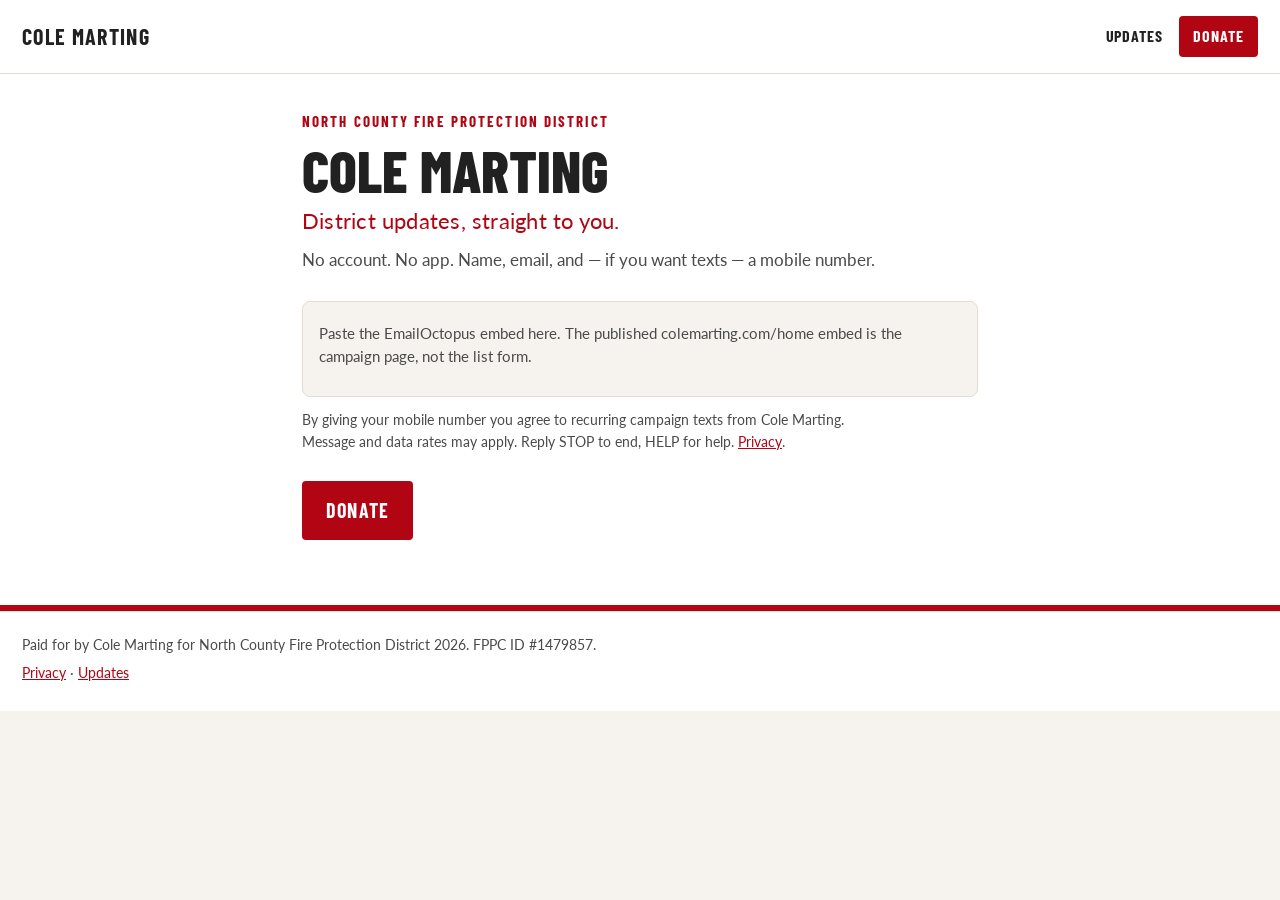
==== index.html @ 31432cf8 "Match colemarting.com/home type and color system." ====
<!DOCTYPE html>
<html lang="en">
<head>
  <meta charset="utf-8">
  <meta name="viewport" content="width=device-width, initial-scale=1">
  <title>Cole Marting — North County Fire Protection District</title>
  <meta name="description" content="Updates from Cole Marting, North County Fire Protection District.">
  <link rel="preconnect" href="https://fonts.googleapis.com">
  <link rel="preconnect" href="https://fonts.gstatic.com" crossorigin>
  <link href="https://fonts.googleapis.com/css2?family=Barlow+Condensed:wght@600;700;800&family=Lato:wght@300;400;700&display=swap" rel="stylesheet">
  <link rel="stylesheet" href="styles.css">
</head>
<body>
  <header class="bar">
    <a class="wordmark" href="index.html">Cole Marting</a>
    <nav>
      <a href="updates.html">Updates</a>
      <a class="nav-donate" href="https://secure.winred.com/cole-marting-for-north-county-fire-protection-district-2026/donate-today">Donate</a>
    </nav>
  </header>

  <main>
    <section class="hero">
      <div class="hero-inner">
        <p class="eyebrow">North County Fire Protection District</p>
        <h1>Cole Marting<em>District updates, straight to you.</em></h1>
        <p class="lede">No account. No app. Name, email, and — if you want texts — a mobile number.</p>

        <div class="form-slot" id="join">
          <!-- EmailOctopus embed was not on the published homepage. Paste the form snippet here. -->
          <p class="form-note">Paste the EmailOctopus embed here. The published colemarting.com/home embed is the campaign page, not the list form.</p>
        </div>
        <p class="consent">By giving your mobile number you agree to recurring campaign texts from Cole Marting. Message and data rates may apply. Reply STOP to end, HELP for help. <a href="privacy.html">Privacy</a>.</p>

        <p class="donate"><a class="btn" href="https://secure.winred.com/cole-marting-for-north-county-fire-protection-district-2026/donate-today">Donate</a></p>
      </div>
    </section>
  </main>

  <footer>
    <p>Paid for by Cole Marting for North County Fire Protection District 2026. FPPC ID #1479857.</p>
    <p><a href="privacy.html">Privacy</a> · <a href="updates.html">Updates</a></p>
  </footer>
</body>
</html>
---- styles.css ----
:root {
  color-scheme: light;
  --ink: #212121;
  --ink-soft: #4a4a4a;
  --paper: #f6f3ee;
  --panel: #ffffff;
  --line: #e4ddd4;
  --red: #b10513;
  --red-deep: #860410;
  --display: "Barlow Condensed", "Arial Narrow", "Helvetica Neue", Arial, sans-serif;
  --body: "Lato", -apple-system, "Segoe UI", Roboto, Arial, sans-serif;
}

* { box-sizing: border-box; }

html, body {
  margin: 0;
  background: var(--paper);
  color: var(--ink);
  font-family: var(--body);
  font-size: 17px;
  line-height: 1.55;
}

a { color: var(--red); }
a:focus-visible, .btn:focus-visible { outline: 3px solid var(--red); outline-offset: 3px; }

.bar {
  display: flex;
  align-items: center;
  justify-content: space-between;
  gap: 16px;
  padding: 16px 22px;
  background: var(--panel);
  border-bottom: 1px solid var(--line);
}

.wordmark {
  color: var(--ink);
  text-decoration: none;
  font-family: var(--display);
  font-weight: 700;
  font-size: 22px;
  letter-spacing: 0.06em;
  text-transform: uppercase;
}

nav { display: flex; gap: 16px; align-items: center; }
nav a {
  color: var(--ink);
  text-decoration: none;
  font-family: var(--display);
  font-weight: 700;
  letter-spacing: 0.06em;
  text-transform: uppercase;
  font-size: 16px;
}
nav a[aria-current="page"] { color: var(--red); }

.nav-donate {
  color: #fff !important;
  background: var(--red);
  padding: 8px 14px;
  border-radius: 4px;
}
.nav-donate:hover { background: var(--red-deep); }

.hero, .page {
  max-width: 720px;
  margin: 0 auto;
  padding: 40px 22px 64px;
}

.hero {
  background: var(--panel);
  border-bottom: 6px solid var(--red);
  max-width: none;
  padding: 0;
}

.hero-inner, .page { max-width: 720px; margin: 0 auto; padding: 36px 22px 48px; }

.eyebrow {
  margin: 0 0 8px;
  font-family: var(--display);
  font-weight: 700;
  font-size: 15px;
  letter-spacing: 0.14em;
  text-transform: uppercase;
  color: var(--red);
}

h1, h2 {
  font-family: var(--display);
  line-height: 1.02;
  margin: 0 0 12px;
  text-transform: uppercase;
}

h1 { font-size: 58px; font-weight: 800; }
h1 em {
  font-style: normal;
  color: var(--red);
  display: block;
  font-size: 22px;
  line-height: 1.2;
  letter-spacing: 0.01em;
  margin-top: 8px;
  text-transform: none;
  font-family: var(--body);
  font-weight: 400;
}

h2 { font-size: 28px; font-weight: 700; }

.lede { margin: 0 0 28px; color: var(--ink-soft); font-size: 17px; max-width: 38em; }

.form-slot {
  background: var(--paper);
  border: 1px solid var(--line);
  border-radius: 8px;
  padding: 8px 16px 16px;
  margin-bottom: 12px;
}

.form-note { margin: 12px 0; color: var(--ink-soft); font-size: 15px; }

.consent { margin: 0 0 28px; color: var(--ink-soft); font-size: 14px; max-width: 42em; }

.btn {
  display: inline-flex;
  align-items: center;
  justify-content: center;
  min-height: 48px;
  font-family: var(--display);
  font-weight: 700;
  font-size: 20px;
  letter-spacing: 0.06em;
  text-transform: uppercase;
  text-decoration: none;
  padding: 14px 24px;
  border-radius: 4px;
  background: var(--red);
  color: #fff;
}
.btn:hover { background: var(--red-deep); }

.item { border-top: 1px solid var(--line); padding: 22px 0; }
.item h2 { margin: 0 0 6px; font-size: 26px; }
.date { margin: 0 0 6px; color: var(--ink-soft); font-size: 14px; font-family: var(--display); letter-spacing: 0.08em; text-transform: uppercase; }

footer {
  border-top: 1px solid var(--line);
  padding: 22px;
  color: var(--ink-soft);
  font-size: 14px;
  background: var(--panel);
}
footer p { margin: 0 0 6px; }

@media (max-width: 640px) {
  h1 { font-size: 40px; }
  .bar { align-items: flex-start; }
}
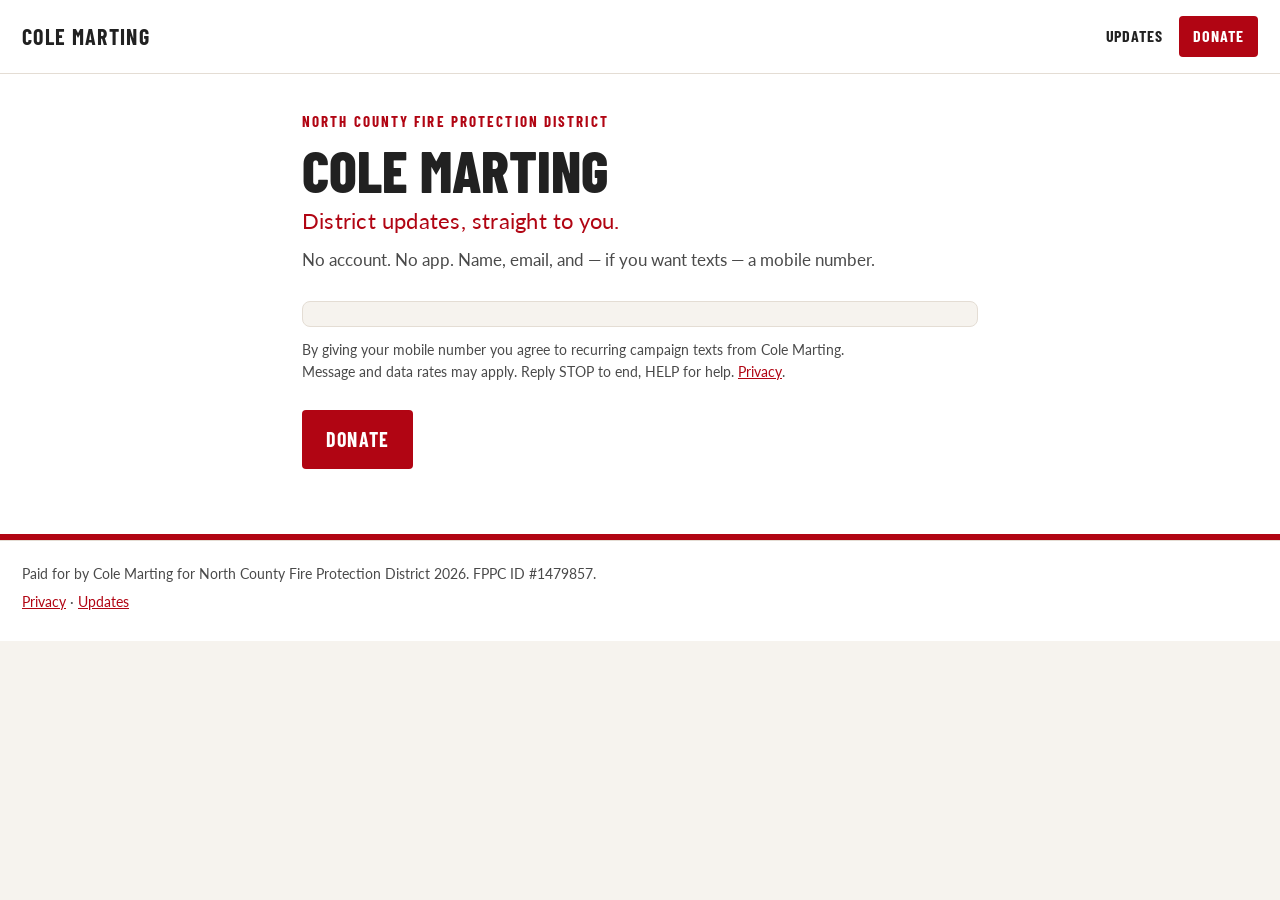
==== commit 6bb4842b: "Add EmailOctopus signup embed to the homepage." ====
--- a/index.html
+++ b/index.html
@@ -27,8 +27,7 @@
         <p class="lede">No account. No app. Name, email, and — if you want texts — a mobile number.</p>
 
         <div class="form-slot" id="join">
-          <!-- EmailOctopus embed was not on the published homepage. Paste the form snippet here. -->
-          <p class="form-note">Paste the EmailOctopus embed here. The published colemarting.com/home embed is the campaign page, not the list form.</p>
+          <script async src="https://eomail5.com/form/350bb96e-bde6-11f1-ae1f-fb1fa2bef3a6.js" data-form="350bb96e-bde6-11f1-ae1f-fb1fa2bef3a6"></script>
         </div>
         <p class="consent">By giving your mobile number you agree to recurring campaign texts from Cole Marting. Message and data rates may apply. Reply STOP to end, HELP for help. <a href="privacy.html">Privacy</a>.</p>
 
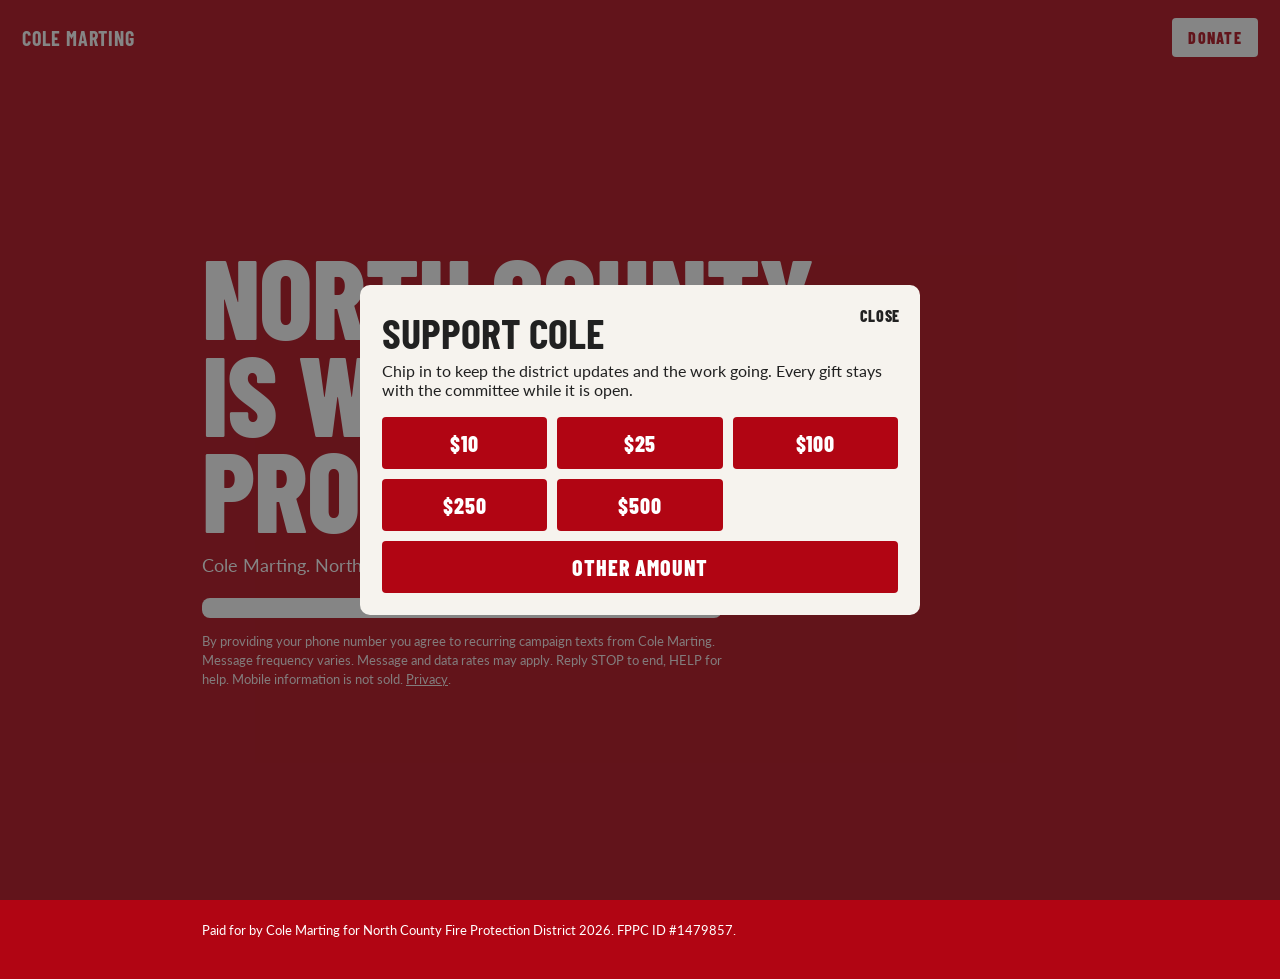
==== commit 094aa924: "Single-page donate gate and join form, modeled on the incumbency layout." ====
--- a/index.html
+++ b/index.html
@@ -3,42 +3,50 @@
 <head>
   <meta charset="utf-8">
   <meta name="viewport" content="width=device-width, initial-scale=1">
-  <title>Cole Marting — North County Fire Protection District</title>
-  <meta name="description" content="Updates from Cole Marting, North County Fire Protection District.">
+  <title>Cole Marting for North County Fire Protection District</title>
   <link rel="preconnect" href="https://fonts.googleapis.com">
   <link rel="preconnect" href="https://fonts.gstatic.com" crossorigin>
-  <link href="https://fonts.googleapis.com/css2?family=Barlow+Condensed:wght@600;700;800&family=Lato:wght@300;400;700&display=swap" rel="stylesheet">
+  <link href="https://fonts.googleapis.com/css2?family=Barlow+Condensed:wght@600;700;800&family=Lato:wght@400;700&display=swap" rel="stylesheet">
   <link rel="stylesheet" href="styles.css">
 </head>
 <body>
-  <header class="bar">
-    <a class="wordmark" href="index.html">Cole Marting</a>
-    <nav>
-      <a href="updates.html">Updates</a>
-      <a class="nav-donate" href="https://secure.winred.com/cole-marting-for-north-county-fire-protection-district-2026/donate-today">Donate</a>
-    </nav>
+  <div class="gate" id="gate" role="dialog" aria-label="Donate">
+    <div class="card">
+      <button class="close" type="button" id="close">Close</button>
+      <h2>Support Cole</h2>
+      <p>Chip in to keep the district updates and the work going. Every gift stays with the committee while it is open.</p>
+      <div class="amounts">
+        <a href="https://secure.winred.com/cole-marting-for-north-county-fire-protection-district-2026/donate-today?amount=10">$10</a>
+        <a href="https://secure.winred.com/cole-marting-for-north-county-fire-protection-district-2026/donate-today?amount=25">$25</a>
+        <a href="https://secure.winred.com/cole-marting-for-north-county-fire-protection-district-2026/donate-today?amount=100">$100</a>
+        <a href="https://secure.winred.com/cole-marting-for-north-county-fire-protection-district-2026/donate-today?amount=250">$250</a>
+        <a href="https://secure.winred.com/cole-marting-for-north-county-fire-protection-district-2026/donate-today?amount=500">$500</a>
+        <a class="other" href="https://secure.winred.com/cole-marting-for-north-county-fire-protection-district-2026/donate-today">Other amount</a>
+      </div>
+    </div>
+  </div>
+
+  <header class="top">
+    <a class="brand" href="index.html">Cole Marting</a>
+    <a class="donate-nav" href="https://secure.winred.com/cole-marting-for-north-county-fire-protection-district-2026/donate-today">Donate</a>
   </header>
 
-  <main>
-    <section class="hero">
-      <div class="hero-inner">
-        <p class="eyebrow">North County Fire Protection District</p>
-        <h1>Cole Marting<em>District updates, straight to you.</em></h1>
-        <p class="lede">No account. No app. Name, email, and — if you want texts — a mobile number.</p>
-
-        <div class="form-slot" id="join">
-          <script async src="https://eomail5.com/form/350bb96e-bde6-11f1-ae1f-fb1fa2bef3a6.js" data-form="350bb96e-bde6-11f1-ae1f-fb1fa2bef3a6"></script>
-        </div>
-        <p class="consent">By giving your mobile number you agree to recurring campaign texts from Cole Marting. Message and data rates may apply. Reply STOP to end, HELP for help. <a href="privacy.html">Privacy</a>.</p>
-
-        <p class="donate"><a class="btn" href="https://secure.winred.com/cole-marting-for-north-county-fire-protection-district-2026/donate-today">Donate</a></p>
-      </div>
-    </section>
+  <main class="stage">
+    <h1>North County<br>is worth<br>protecting</h1>
+    <p class="sub">Cole Marting. North County Fire Protection District. Get the updates.</p>
+    <div class="form-slot" id="join">
+      <script async src="https://eomail5.com/form/350bb96e-bde6-11f1-ae1f-fb1fa2bef3a6.js" data-form="350bb96e-bde6-11f1-ae1f-fb1fa2bef3a6"></script>
+    </div>
+    <p class="consent">By providing your phone number you agree to recurring campaign texts from Cole Marting. Message frequency varies. Message and data rates may apply. Reply STOP to end, HELP for help. Mobile information is not sold. <a href="privacy.html">Privacy</a>.</p>
   </main>
 
   <footer>
     <p>Paid for by Cole Marting for North County Fire Protection District 2026. FPPC ID #1479857.</p>
-    <p><a href="privacy.html">Privacy</a> · <a href="updates.html">Updates</a></p>
   </footer>
+  <script>
+    document.getElementById('close').addEventListener('click', function () {
+      document.getElementById('gate').hidden = true;
+    });
+  </script>
 </body>
 </html>
--- a/styles.css
+++ b/styles.css
@@ -1,164 +1,137 @@
 :root {
-  color-scheme: light;
-  --ink: #212121;
-  --ink-soft: #4a4a4a;
-  --paper: #f6f3ee;
-  --panel: #ffffff;
-  --line: #e4ddd4;
   --red: #b10513;
   --red-deep: #860410;
-  --display: "Barlow Condensed", "Arial Narrow", "Helvetica Neue", Arial, sans-serif;
-  --body: "Lato", -apple-system, "Segoe UI", Roboto, Arial, sans-serif;
+  --ink: #212121;
+  --paper: #f6f3ee;
+  --white: #fff;
 }
-
 * { box-sizing: border-box; }
-
-html, body {
-  margin: 0;
+html, body { margin: 0; min-height: 100%; }
+body {
+  background: var(--red);
+  color: var(--white);
+  font-family: Lato, Helvetica, Arial, sans-serif;
+}
+a { color: inherit; }
+.top {
+  display: flex;
+  justify-content: space-between;
+  align-items: center;
+  padding: 18px 22px;
+}
+.brand {
+  font-family: "Barlow Condensed", "Arial Narrow", sans-serif;
+  font-weight: 700;
+  letter-spacing: 0.04em;
+  text-transform: uppercase;
+  text-decoration: none;
+  font-size: 20px;
+}
+.donate-nav {
+  background: var(--white);
+  color: var(--red);
+  text-decoration: none;
+  font-family: "Barlow Condensed", sans-serif;
+  font-weight: 800;
+  letter-spacing: 0.08em;
+  text-transform: uppercase;
+  padding: 10px 16px;
+  border-radius: 4px;
+}
+.stage {
+  min-height: calc(100vh - 74px);
+  display: grid;
+  align-content: center;
+  padding: 24px 22px 64px;
+  max-width: 920px;
+  margin: 0 auto;
+}
+h1 {
+  margin: 0 0 18px;
+  font-family: "Barlow Condensed", "Arial Narrow", sans-serif;
+  font-weight: 800;
+  font-size: clamp(56px, 12vw, 112px);
+  line-height: 0.86;
+  letter-spacing: -0.01em;
+  text-transform: uppercase;
+}
+.sub { max-width: 34em; font-size: 18px; margin: 0 0 22px; }
+.form-slot {
+  background: var(--white);
+  color: var(--ink);
+  border-radius: 8px;
+  padding: 8px 16px 12px;
+  max-width: 520px;
+}
+.consent {
+  max-width: 40em;
+  font-size: 13px;
+  line-height: 1.45;
+  opacity: 0.92;
+  margin: 14px 0 0;
+}
+.consent a { text-decoration: underline; }
+footer {
+  padding: 8px 22px 28px;
+  font-size: 13px;
+  max-width: 920px;
+  margin: 0 auto;
+}
+footer a { text-decoration: underline; }
+.gate {
+  position: fixed;
+  inset: 0;
+  background: rgba(33, 33, 33, 0.55);
+  display: grid;
+  place-items: center;
+  padding: 18px;
+  z-index: 5;
+}
+.gate[hidden] { display: none; }
+.card {
   background: var(--paper);
   color: var(--ink);
-  font-family: var(--body);
-  font-size: 17px;
-  line-height: 1.55;
+  width: min(560px, 100%);
+  border-radius: 10px;
+  padding: 28px 22px 22px;
+  position: relative;
 }
-
-a { color: var(--red); }
-a:focus-visible, .btn:focus-visible { outline: 3px solid var(--red); outline-offset: 3px; }
-
-.bar {
-  display: flex;
-  align-items: center;
-  justify-content: space-between;
-  gap: 16px;
-  padding: 16px 22px;
-  background: var(--panel);
-  border-bottom: 1px solid var(--line);
-}
-
-.wordmark {
-  color: var(--ink);
-  text-decoration: none;
-  font-family: var(--display);
-  font-weight: 700;
-  font-size: 22px;
-  letter-spacing: 0.06em;
+.card h2 {
+  margin: 0 0 8px;
+  font-family: "Barlow Condensed", sans-serif;
+  font-size: 42px;
+  line-height: 0.95;
   text-transform: uppercase;
 }
-
-nav { display: flex; gap: 16px; align-items: center; }
-nav a {
+.card p { margin: 0 0 18px; }
+.amounts { display: grid; grid-template-columns: repeat(3, 1fr); gap: 10px; }
+.amounts a, .close {
+  display: grid;
+  place-items: center;
+  min-height: 52px;
+  border-radius: 4px;
+  text-decoration: none;
+  font-family: "Barlow Condensed", sans-serif;
+  font-weight: 800;
+  letter-spacing: 0.04em;
+  text-transform: uppercase;
+  font-size: 22px;
+}
+.amounts a { background: var(--red); color: #fff; }
+.amounts a:hover { background: var(--red-deep); }
+.other { grid-column: 1 / -1; }
+.close {
+  position: absolute;
+  top: 12px;
+  right: 12px;
+  border: 0;
+  background: transparent;
   color: var(--ink);
-  text-decoration: none;
-  font-family: var(--display);
-  font-weight: 700;
-  letter-spacing: 0.06em;
-  text-transform: uppercase;
+  cursor: pointer;
   font-size: 16px;
+  min-height: 36px;
+  padding: 0 8px;
 }
-nav a[aria-current="page"] { color: var(--red); }
-
-.nav-donate {
-  color: #fff !important;
-  background: var(--red);
-  padding: 8px 14px;
-  border-radius: 4px;
+@media (max-width: 640px) {
+  .amounts { grid-template-columns: repeat(2, 1fr); }
 }
-.nav-donate:hover { background: var(--red-deep); }
-
-.hero, .page {
-  max-width: 720px;
-  margin: 0 auto;
-  padding: 40px 22px 64px;
-}
-
-.hero {
-  background: var(--panel);
-  border-bottom: 6px solid var(--red);
-  max-width: none;
-  padding: 0;
-}
-
-.hero-inner, .page { max-width: 720px; margin: 0 auto; padding: 36px 22px 48px; }
-
-.eyebrow {
-  margin: 0 0 8px;
-  font-family: var(--display);
-  font-weight: 700;
-  font-size: 15px;
-  letter-spacing: 0.14em;
-  text-transform: uppercase;
-  color: var(--red);
-}
-
-h1, h2 {
-  font-family: var(--display);
-  line-height: 1.02;
-  margin: 0 0 12px;
-  text-transform: uppercase;
-}
-
-h1 { font-size: 58px; font-weight: 800; }
-h1 em {
-  font-style: normal;
-  color: var(--red);
-  display: block;
-  font-size: 22px;
-  line-height: 1.2;
-  letter-spacing: 0.01em;
-  margin-top: 8px;
-  text-transform: none;
-  font-family: var(--body);
-  font-weight: 400;
-}
-
-h2 { font-size: 28px; font-weight: 700; }
-
-.lede { margin: 0 0 28px; color: var(--ink-soft); font-size: 17px; max-width: 38em; }
-
-.form-slot {
-  background: var(--paper);
-  border: 1px solid var(--line);
-  border-radius: 8px;
-  padding: 8px 16px 16px;
-  margin-bottom: 12px;
-}
-
-.form-note { margin: 12px 0; color: var(--ink-soft); font-size: 15px; }
-
-.consent { margin: 0 0 28px; color: var(--ink-soft); font-size: 14px; max-width: 42em; }
-
-.btn {
-  display: inline-flex;
-  align-items: center;
-  justify-content: center;
-  min-height: 48px;
-  font-family: var(--display);
-  font-weight: 700;
-  font-size: 20px;
-  letter-spacing: 0.06em;
-  text-transform: uppercase;
-  text-decoration: none;
-  padding: 14px 24px;
-  border-radius: 4px;
-  background: var(--red);
-  color: #fff;
-}
-.btn:hover { background: var(--red-deep); }
-
-.item { border-top: 1px solid var(--line); padding: 22px 0; }
-.item h2 { margin: 0 0 6px; font-size: 26px; }
-.date { margin: 0 0 6px; color: var(--ink-soft); font-size: 14px; font-family: var(--display); letter-spacing: 0.08em; text-transform: uppercase; }
-
-footer {
-  border-top: 1px solid var(--line);
-  padding: 22px;
-  color: var(--ink-soft);
-  font-size: 14px;
-  background: var(--panel);
-}
-footer p { margin: 0 0 6px; }
-
-@media (max-width: 640px) {
-  h1 { font-size: 40px; }
-  .bar { align-items: flex-start; }
-}
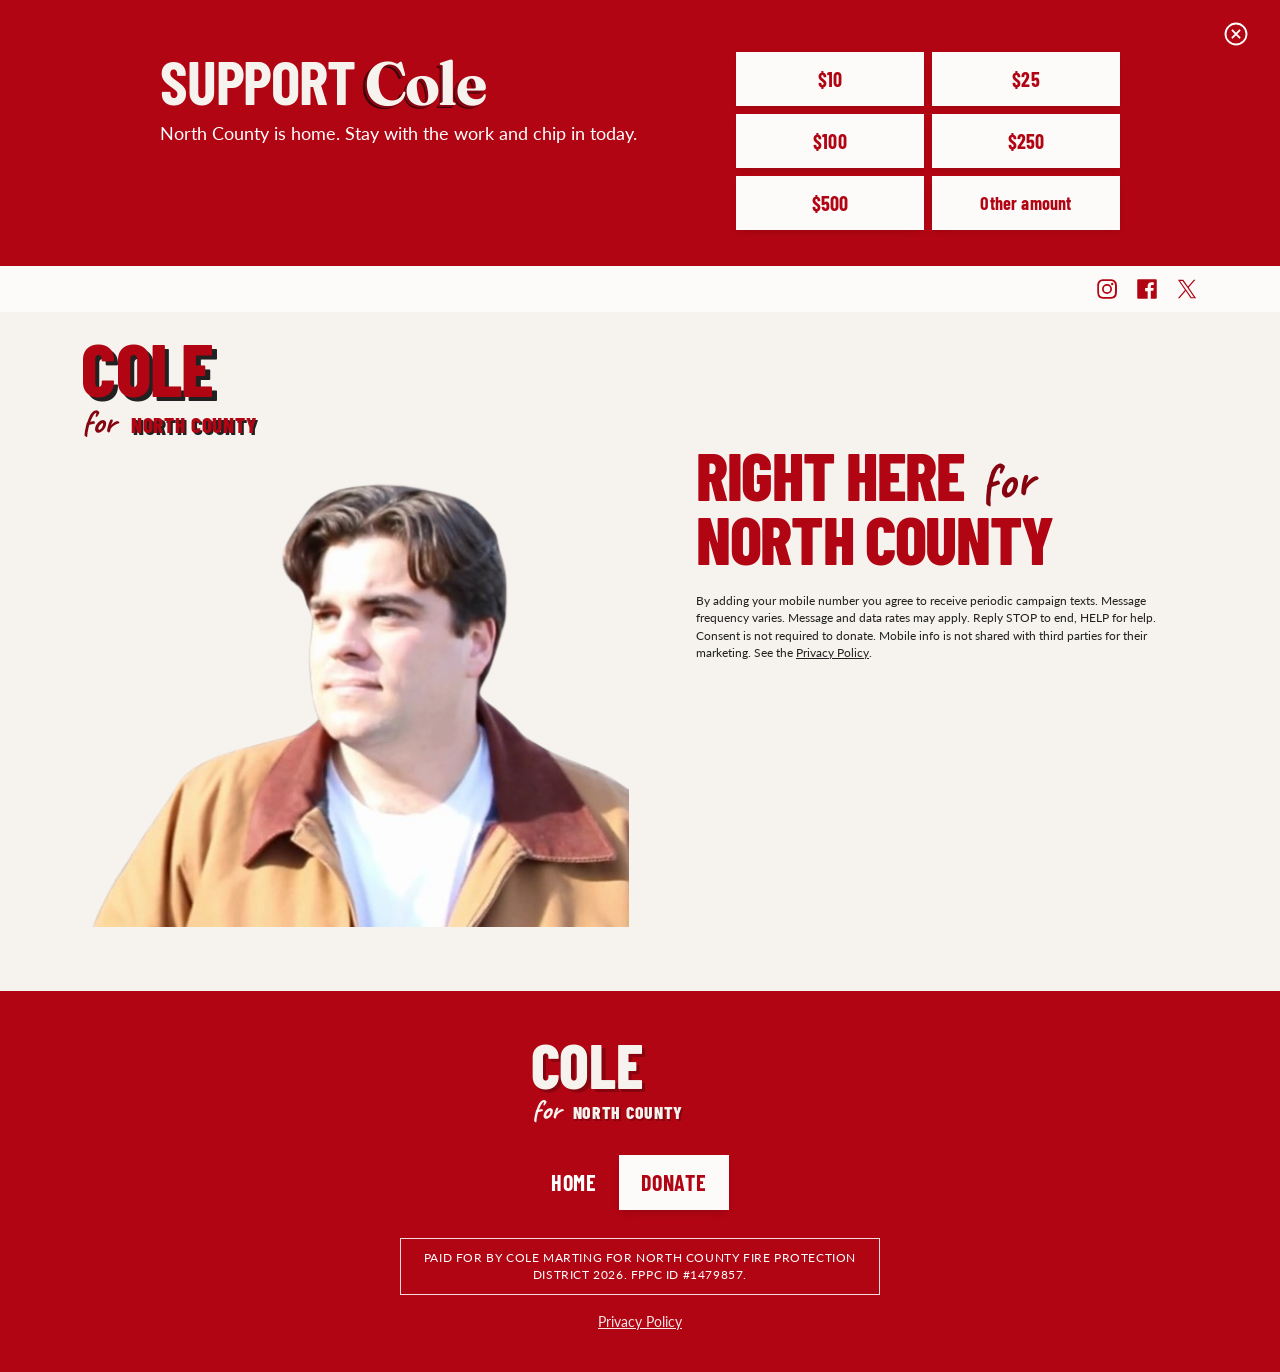
==== commit 6313d634: "Replace the one-page gate with the join-and-donate homepage." ====
--- a/index.html
+++ b/index.html
@@ -3,50 +3,105 @@
 <head>
   <meta charset="utf-8">
   <meta name="viewport" content="width=device-width, initial-scale=1">
-  <title>Cole Marting for North County Fire Protection District</title>
+  <title>Cole Marting for North County</title>
+  <meta name="description" content="Stay in touch with Cole Marting and support the work in North County.">
+  <meta name="theme-color" content="#b10513">
   <link rel="preconnect" href="https://fonts.googleapis.com">
   <link rel="preconnect" href="https://fonts.gstatic.com" crossorigin>
-  <link href="https://fonts.googleapis.com/css2?family=Barlow+Condensed:wght@600;700;800&family=Lato:wght@400;700&display=swap" rel="stylesheet">
+  <link href="https://fonts.googleapis.com/css2?family=Barlow+Condensed:wght@600;700;800&family=Caveat:wght@600;700&family=Fraunces:opsz,wght@9..144,700&family=Lato:wght@400;700&display=swap" rel="stylesheet">
   <link rel="stylesheet" href="styles.css">
 </head>
 <body>
-  <div class="gate" id="gate" role="dialog" aria-label="Donate">
-    <div class="card">
-      <button class="close" type="button" id="close">Close</button>
-      <h2>Support Cole</h2>
-      <p>Chip in to keep the district updates and the work going. Every gift stays with the committee while it is open.</p>
-      <div class="amounts">
-        <a href="https://secure.winred.com/cole-marting-for-north-county-fire-protection-district-2026/donate-today?amount=10">$10</a>
-        <a href="https://secure.winred.com/cole-marting-for-north-county-fire-protection-district-2026/donate-today?amount=25">$25</a>
-        <a href="https://secure.winred.com/cole-marting-for-north-county-fire-protection-district-2026/donate-today?amount=100">$100</a>
-        <a href="https://secure.winred.com/cole-marting-for-north-county-fire-protection-district-2026/donate-today?amount=250">$250</a>
-        <a href="https://secure.winred.com/cole-marting-for-north-county-fire-protection-district-2026/donate-today?amount=500">$500</a>
-        <a class="other" href="https://secure.winred.com/cole-marting-for-north-county-fire-protection-district-2026/donate-today">Other amount</a>
+  <div class="shell">
+    <aside class="takeover" id="takeover">
+      <div class="takeover__inner">
+        <div class="takeover__body">
+          <h2 class="takeover__hed">Support <b>Cole</b></h2>
+          <p class="takeover__dek">North County is home. Stay with the work and chip in today.</p>
+        </div>
+        <div class="takeover__cta">
+          <nav class="takeover__don" aria-label="Donation amounts">
+            <a class="takeover__btn" href="https://secure.winred.com/cole-marting-for-north-county-fire-protection-district-2026/donate-today?amount=10" target="_blank" rel="noreferrer noopener">$10</a>
+            <a class="takeover__btn" href="https://secure.winred.com/cole-marting-for-north-county-fire-protection-district-2026/donate-today?amount=25" target="_blank" rel="noreferrer noopener">$25</a>
+            <a class="takeover__btn" href="https://secure.winred.com/cole-marting-for-north-county-fire-protection-district-2026/donate-today?amount=100" target="_blank" rel="noreferrer noopener">$100</a>
+            <a class="takeover__btn" href="https://secure.winred.com/cole-marting-for-north-county-fire-protection-district-2026/donate-today?amount=250" target="_blank" rel="noreferrer noopener">$250</a>
+            <a class="takeover__btn" href="https://secure.winred.com/cole-marting-for-north-county-fire-protection-district-2026/donate-today?amount=500" target="_blank" rel="noreferrer noopener">$500</a>
+            <a class="takeover__btn takeover__btn--other" href="https://secure.winred.com/cole-marting-for-north-county-fire-protection-district-2026/donate-today" target="_blank" rel="noreferrer noopener">Other amount</a>
+          </nav>
+        </div>
       </div>
+      <button class="takeover__close" type="button" id="takeover-close">
+        <span class="sr-only">Close</span>
+        <svg viewBox="0 0 24 24" aria-hidden="true"><circle cx="12" cy="12" r="9" fill="none" stroke="currentColor" stroke-width="1.6"/><path d="M8.5 8.5l7 7M15.5 8.5l-7 7" fill="none" stroke="currentColor" stroke-width="1.6"/></svg>
+      </button>
+    </aside>
+
+    <div class="content" id="content">
+      <nav class="topbar" aria-label="Social">
+        <div class="topbar__inner container">
+          <ul class="smnav">
+            <li><a href="https://www.instagram.com/voteformarting/" target="_blank" rel="noreferrer noopener"><span class="sr-only">Instagram</span><svg viewBox="0 0 24 24" aria-hidden="true"><path d="M12 4.6c2.4 0 2.7 0 3.6.1.9 0 1.4.2 1.7.3.4.2.7.4 1 .7.3.3.5.6.7 1 .1.3.3.8.3 1.7.1.9.1 1.2.1 3.6s0 2.7-.1 3.6c0 .9-.2 1.4-.3 1.7-.2.4-.4.7-.7 1-.3.3-.6.5-1 .7-.3.1-.8.3-1.7.3-.9.1-1.2.1-3.6.1s-2.7 0-3.6-.1c-.9 0-1.4-.2-1.7-.3-.4-.2-.7-.4-1-.7-.3-.3-.5-.6-.7-1-.1-.3-.3-.8-.3-1.7C4.6 14.7 4.6 14.4 4.6 12s0-2.7.1-3.6c0-.9.2-1.4.3-1.7.2-.4.4-.7.7-1 .3-.3.6-.5 1-.7.3-.1.8-.3 1.7-.3.9-.1 1.2-.1 3.6-.1M12 3c-2.4 0-2.8 0-3.7.1-1 .1-1.6.2-2.2.4-.6.2-1.1.6-1.6 1.1-.5.5-.9 1-1.1 1.6-.2.6-.4 1.2-.4 2.2C3 9.2 3 9.6 3 12s0 2.8.1 3.7c.1 1 .2 1.6.4 2.2.2.6.6 1.1 1.1 1.6.5.5 1 .9 1.6 1.1.6.2 1.2.4 2.2.4 1 .1 1.3.1 3.7.1s2.8 0 3.7-.1c1-.1 1.6-.2 2.2-.4.6-.2 1.1-.6 1.6-1.1.5-.5.9-1 1.1-1.6.2-.6.4-1.2.4-2.2.1-1 .1-1.3.1-3.7s0-2.8-.1-3.7c-.1-1-.2-1.6-.4-2.2-.2-.6-.6-1.1-1.1-1.6-.5-.5-1-.9-1.6-1.1-.6-.2-1.2-.4-2.2-.4C14.8 3 14.4 3 12 3zm0 4.4A4.6 4.6 0 1 0 16.6 12 4.6 4.6 0 0 0 12 7.4zm0 7.6A3 3 0 1 1 15 12a3 3 0 0 1-3 3zm4.8-8.7a1.1 1.1 0 1 0 1.1 1.1 1.1 1.1 0 0 0-1.1-1.1z"/></svg></a></li>
+            <li><a href="https://www.facebook.com/people/Cole-Marting-for-North-County-Fire-Protection-District/61575979709288/" target="_blank" rel="noreferrer noopener"><span class="sr-only">Facebook</span><svg viewBox="0 0 24 24" aria-hidden="true"><path d="M20 3H4a1 1 0 0 0-1 1v16a1 1 0 0 0 1 1h8.6v-7h-2.3V11h2.3V9.3c0-2.3 1.4-3.6 3.5-3.6.9 0 1.8.1 2.1.1v2.4h-1.4c-1.1 0-1.3.5-1.3 1.3V11h2.7l-.4 2.7h-2.3V21H20a1 1 0 0 0 1-1V4a1 1 0 0 0-1-1z"/></svg></a></li>
+            <li><a href="https://x.com/cole_marting" target="_blank" rel="noreferrer noopener"><span class="sr-only">X</span><svg viewBox="0 0 24 24" aria-hidden="true"><path d="m13.6 10.7 6.2-7.3h-1.5l-5.4 6.3-4.3-6.2h-5l6.5 9.5-6.5 7.6h1.5l5.7-6.7 4.6 6.7h5l-6.8-9.9zm-2 2.4-.7-.9-5.3-7.6h2.3l4.3 6.1.7.9 5.5 7.9h-2.3l-4.5-6.4z"/></svg></a></li>
+          </ul>
+        </div>
+      </nav>
+      <header class="mainhed">
+        <div class="container">
+          <a href="index.html">
+            <svg class="wordmark" viewBox="0 0 248 100" role="img" aria-label="Cole Marting for North County">
+              <g font-family="Barlow Condensed, Arial Narrow, sans-serif" font-weight="800">
+                <text x="5" y="60" fill="#212121" font-size="70" letter-spacing="-0.5">COLE</text>
+                <text x="1" y="56" fill="#b10513" font-size="70" letter-spacing="-0.5">COLE</text>
+                <text x="50" y="92" fill="#212121" font-size="20" letter-spacing="0.8">NORTH COUNTY</text>
+                <text x="48" y="90" fill="#b10513" font-size="20" letter-spacing="0.8">NORTH COUNTY</text>
+              </g>
+              <text x="2" y="90" fill="#860410" font-family="Caveat, cursive" font-size="32" font-weight="700">for</text>
+            </svg>
+          </a>
+        </div>
+      </header>
+
+      <header class="hero">
+        <div class="hero__inner container">
+          <div class="hero__content">
+            <h1 class="hero__hed">Right Here <i>for</i><br>North County</h1>
+            <div class="signup">
+              <div id="form-slot"></div>
+              <p class="signup__disclaimer">By adding your mobile number you agree to receive periodic campaign texts. Message frequency varies. Message and data rates may apply. Reply STOP to end, HELP for help. Consent is not required to donate. Mobile info is not shared with third parties for their marketing. See the <a href="privacy.html">Privacy Policy</a>.</p>
+            </div>
+          </div>
+          <div class="hero__ft">
+            <img class="hero__img" src="cole-headshot.png" alt="Cole Marting" width="573" height="504">
+          </div>
+        </div>
+      </header>
+
+      <footer class="ftr">
+        <div class="container">
+          <div class="ftr__logo">
+            <a href="index.html">
+              <svg class="wordmark" viewBox="0 0 248 100" role="img" aria-label="Cole Marting for North County">
+                <g font-family="Barlow Condensed, Arial Narrow, sans-serif" font-weight="800">
+                  <text x="5" y="60" fill="#860410" font-size="70" letter-spacing="-0.5">COLE</text>
+                  <text x="1" y="56" fill="#f6f3ee" font-size="70" letter-spacing="-0.5">COLE</text>
+                  <text x="50" y="92" fill="#860410" font-size="20" letter-spacing="0.8">NORTH COUNTY</text>
+                  <text x="48" y="90" fill="#f6f3ee" font-size="20" letter-spacing="0.8">NORTH COUNTY</text>
+                </g>
+                <text x="2" y="90" fill="#f6f3ee" font-family="Caveat, cursive" font-size="32" font-weight="700">for</text>
+              </svg>
+            </a>
+          </div>
+          <nav class="ftnav" aria-label="Footer">
+            <a href="index.html">Home</a>
+            <a class="btn" href="https://secure.winred.com/cole-marting-for-north-county-fire-protection-district-2026/donate-today" target="_blank" rel="noreferrer noopener">Donate</a>
+          </nav>
+          <p class="ftr__disclaimer">Paid for by Cole Marting for North County Fire Protection District 2026. FPPC ID #1479857.</p>
+          <div class="ftr__sub"><a href="privacy.html">Privacy Policy</a></div>
+        </div>
+      </footer>
     </div>
   </div>
-
-  <header class="top">
-    <a class="brand" href="index.html">Cole Marting</a>
-    <a class="donate-nav" href="https://secure.winred.com/cole-marting-for-north-county-fire-protection-district-2026/donate-today">Donate</a>
-  </header>
-
-  <main class="stage">
-    <h1>North County<br>is worth<br>protecting</h1>
-    <p class="sub">Cole Marting. North County Fire Protection District. Get the updates.</p>
-    <div class="form-slot" id="join">
-      <script async src="https://eomail5.com/form/350bb96e-bde6-11f1-ae1f-fb1fa2bef3a6.js" data-form="350bb96e-bde6-11f1-ae1f-fb1fa2bef3a6"></script>
-    </div>
-    <p class="consent">By providing your phone number you agree to recurring campaign texts from Cole Marting. Message frequency varies. Message and data rates may apply. Reply STOP to end, HELP for help. Mobile information is not sold. <a href="privacy.html">Privacy</a>.</p>
-  </main>
-
-  <footer>
-    <p>Paid for by Cole Marting for North County Fire Protection District 2026. FPPC ID #1479857.</p>
-  </footer>
-  <script>
-    document.getElementById('close').addEventListener('click', function () {
-      document.getElementById('gate').hidden = true;
-    });
-  </script>
+  <script src="site.js"></script>
 </body>
 </html>
--- a/styles.css
+++ b/styles.css
@@ -1,137 +1,387 @@
 :root {
-  --red: #b10513;
-  --red-deep: #860410;
+  --brand: #b10513;
+  --brand-deep: #860410;
   --ink: #212121;
   --paper: #f6f3ee;
-  --white: #fff;
-}
+  --cream: #fcfbfa;
+  --display: "Barlow Condensed", "Arial Narrow", sans-serif;
+  --serif: Fraunces, "Times New Roman", serif;
+  --script: Caveat, cursive;
+  --body: Lato, Helvetica, Arial, sans-serif;
+}
+
 * { box-sizing: border-box; }
-html, body { margin: 0; min-height: 100%; }
+html, body { margin: 0; }
 body {
-  background: var(--red);
-  color: var(--white);
-  font-family: Lato, Helvetica, Arial, sans-serif;
-}
+  min-height: 100vh;
+  background: var(--brand);
+  color: var(--ink);
+  font-family: var(--body);
+  font-size: 18px;
+  line-height: 1.5;
+  text-rendering: optimizeSpeed;
+}
+img { max-width: 100%; display: block; }
+button, input { font: inherit; }
 a { color: inherit; }
-.top {
-  display: flex;
-  justify-content: space-between;
+button:not(:disabled) { cursor: pointer; }
+
+.shell { min-height: 100vh; }
+.content {
+  position: relative;
+  z-index: 1;
+  display: flex;
+  flex-direction: column;
+  min-height: 100vh;
+  background: var(--brand);
+  transition: margin-top 300ms ease-in-out;
+}
+.container {
+  width: min(1248px, calc(100% - 32px));
+  margin: 0 auto;
+}
+@media (min-width: 1024px) {
+  .container { width: min(1248px, calc(100% - 160px)); }
+}
+
+.takeover {
+  position: absolute;
+  top: 0;
+  left: 0;
+  right: 0;
+  color: #fff;
+  overflow: hidden;
+  z-index: 20;
+}
+.takeover[hidden] { display: none; }
+.takeover__inner { padding: 48px 0 28px; }
+.takeover__hed {
+  margin: 0;
+  font-family: var(--display);
+  font-weight: 700;
+  font-size: clamp(40px, 10vw, 52px);
+  line-height: 0.92;
+  letter-spacing: -0.02em;
+  text-transform: uppercase;
+  color: var(--paper);
+  text-align: center;
+}
+.takeover__hed b {
+  font-family: var(--serif);
+  font-weight: 700;
+  font-size: 0.98em;
+  text-transform: none;
+  letter-spacing: -0.03em;
+  text-shadow:
+    -0.02em 0.014em 0 var(--brand-deep),
+    -0.04em 0.028em 0 var(--brand-deep),
+    -0.06em 0.042em 0 #3a0508;
+}
+.takeover__dek {
+  margin: 0.45em 0 0;
+  font-size: 16px;
+  line-height: 1.45;
+  color: #fff;
+  text-align: center;
+}
+.takeover__cta { margin-top: 1.1em; }
+.takeover__don {
+  display: grid;
+  grid-template-columns: repeat(2, minmax(0, 1fr));
+  gap: 8px;
+}
+.takeover__btn {
+  display: flex;
   align-items: center;
-  padding: 18px 22px;
-}
-.brand {
-  font-family: "Barlow Condensed", "Arial Narrow", sans-serif;
-  font-weight: 700;
-  letter-spacing: 0.04em;
-  text-transform: uppercase;
+  justify-content: center;
+  min-height: 52px;
+  padding: 12px 10px;
+  background: var(--cream);
+  color: var(--brand);
   text-decoration: none;
+  border: 0;
+  font-family: var(--display);
+  font-weight: 700;
   font-size: 20px;
-}
-.donate-nav {
-  background: var(--white);
-  color: var(--red);
+  letter-spacing: 0.01em;
+  text-transform: uppercase;
+  box-shadow: 0 0.1875em 0.375em -0.1875em rgba(19, 17, 12, 0.25);
+}
+.takeover__btn:hover { background: #fff; color: var(--brand-deep); }
+.takeover__btn--other { text-transform: none; font-size: 18px; }
+.takeover__close {
+  position: absolute;
+  top: 12px;
+  right: 14px;
+  width: 36px;
+  height: 36px;
+  padding: 0;
+  border: 0;
+  background: transparent;
+  color: #fff;
+}
+.takeover__close svg { width: 28px; height: 28px; display: block; }
+.sr-only {
+  position: absolute;
+  width: 1px;
+  height: 1px;
+  padding: 0;
+  margin: -1px;
+  overflow: hidden;
+  clip: rect(0, 0, 0, 0);
+  border: 0;
+}
+
+@media (min-width: 1024px) {
+  .takeover__inner {
+    max-width: 960px;
+    margin: 0 auto;
+    padding: 52px 0 36px;
+    display: flex;
+    align-items: flex-start;
+    justify-content: center;
+  }
+  .takeover__body { flex: 1; }
+  .takeover__hed { font-size: 62px; text-align: left; }
+  .takeover__dek { font-size: 18px; text-align: left; max-width: 28em; }
+  .takeover__cta { width: 40%; flex-shrink: 0; margin: 0 0 0 8%; }
+  .takeover__close { top: 16px; right: 22px; }
+}
+
+.topbar {
+  background: var(--cream);
+  color: var(--brand);
+  min-height: 46px;
+  position: relative;
+  z-index: 5;
+}
+.topbar__inner {
+  display: flex;
+  align-items: center;
+  justify-content: flex-end;
+  min-height: 46px;
+}
+.smnav { display: flex; align-items: center; gap: 14px; list-style: none; margin: 0; padding: 8px 0; }
+.smnav a { display: block; color: var(--brand); }
+.smnav svg { width: 26px; height: 26px; display: block; fill: currentColor; }
+.smnav a:hover { color: var(--brand-deep); }
+
+.mainhed {
+  position: absolute;
+  top: 58px;
+  left: 0;
+  right: 0;
+  z-index: 6;
+  pointer-events: none;
+}
+.mainhed a { pointer-events: auto; display: inline-block; }
+.wordmark { width: min(240px, 62vw); height: auto; display: block; }
+
+.hero {
+  background: var(--paper);
+  color: var(--brand);
+  display: flex;
+  flex-direction: column;
+  padding: 108px 0 36px;
+}
+.hero__inner { display: flex; flex-direction: column; }
+.hero__ft { order: -1; margin-bottom: 12px; }
+.hero__img {
+  width: 100%;
+  max-width: 560px;
+  height: auto;
+  margin: 0 auto;
+}
+.hero__hed {
+  margin: 0 0 0.35em;
+  font-family: var(--display);
+  font-weight: 800;
+  font-size: clamp(46px, 12vw, 58px);
+  line-height: 0.9;
+  letter-spacing: -0.02em;
+  text-transform: uppercase;
+  color: var(--brand);
+  text-align: left;
+}
+.hero__hed i {
+  font-family: var(--script);
+  font-style: normal;
+  font-weight: 700;
+  text-transform: none;
+  font-size: 0.78em;
+  letter-spacing: 0;
+  display: inline-block;
+  transform: rotate(-6.855deg);
+  transform-origin: 50% 50%;
+  padding: 0 0.08em;
+  position: relative;
+  top: -0.06em;
+  color: var(--brand-deep);
+}
+.signup { color: var(--brand); text-align: left; }
+.signup__disclaimer {
+  margin: 4px 0 10px;
+  font-size: 12px;
+  line-height: 1.45;
+  color: var(--ink);
+}
+.signup__disclaimer a { color: var(--ink); }
+.hero__content { width: 100%; }
+
+@media (min-width: 1024px) {
+  .hero { padding: 132px 0 64px; }
+  .hero__inner {
+    flex-direction: row;
+    align-items: flex-start;
+    justify-content: center;
+  }
+  .hero__ft { order: -1; flex: 1; margin: 0; min-width: 0; }
+  .hero__img { width: 100%; max-width: 100%; max-height: none; height: auto; margin: 0; }
+  .hero__content { width: 45%; max-width: 512px; flex-shrink: 0; margin-left: 6%; }
+  .hero__hed { font-size: 67px; }
+  .wordmark { width: 262px; }
+  .mainhed { top: 72px; }
+}
+
+.signup [data-form] .inline-container,
+.signup .inline-container {
+  max-width: none !important;
+  background: transparent !important;
+  position: relative !important;
+}
+.signup .emailoctopus-form-wrapper { margin: 0 !important; padding: 0 !important; }
+.signup .emailoctopus-form-row { margin: 0 !important; padding: 0 !important; }
+.signup .form-control,
+.signup input.form-control {
+  width: 100% !important;
+  height: 53px !important;
+  margin: 0 0 8px !important;
+  padding: 12px !important;
+  border-radius: 0 !important;
+  border: 1px solid var(--cream) !important;
+  background: var(--cream) !important;
+  color: var(--ink) !important;
+  font-family: var(--body) !important;
+  font-size: 18px !important;
+  line-height: 1.3 !important;
+  box-shadow: none !important;
+  appearance: none;
+}
+.signup .form-control::placeholder { color: #5c5c5c; }
+.signup .form-control:focus {
+  outline: 2px solid var(--brand);
+  outline-offset: 1px;
+}
+.signup .field-row { display: flex; gap: 7px; }
+.signup .field-row > * { min-width: 0; }
+.signup .field-row--half > * { flex: 1; }
+.signup .field-row:not(.field-row--half) > :first-child { width: 64%; flex: none; }
+.signup .field-row:not(.field-row--half) > :last-child { flex: 1; }
+.signup input[type="submit"] {
+  width: 100% !important;
+  margin-top: 2px !important;
+  border-radius: 0 !important;
+  border: 3px solid var(--brand) !important;
+  background: var(--brand) !important;
+  color: #fff !important;
+  font-family: var(--display) !important;
+  font-weight: 700 !important;
+  font-size: 25px !important;
+  letter-spacing: 0.02em !important;
+  text-transform: uppercase !important;
+  padding: 0.45em 1em !important;
+  line-height: 1.1 !important;
+  box-shadow: 0 0.1875em 0.375em -0.1875em rgba(19, 17, 12, 0.25) !important;
+  cursor: pointer;
+}
+.signup input[type="submit"]:hover {
+  background: var(--brand-deep) !important;
+  border-color: var(--brand-deep) !important;
+}
+.signup .emailoctopus-success-message:empty,
+.signup .emailoctopus-error-message:empty { display: none; }
+.signup .emailoctopus-success-message,
+.signup .emailoctopus-error-message {
+  margin: 0 0 8px;
+  font-size: 16px;
+  color: var(--ink);
+}
+.signup .emailoctopus-error-message { color: var(--brand-deep); }
+.signup .mastfoot,
+.signup [eo-block="text"],
+.signup .text-center { display: none !important; }
+.signup .emailoctopus-form-row-hp {
+  position: absolute !important;
+  left: -9999px !important;
+  height: 0 !important;
+  overflow: hidden !important;
+}
+.signup input[type="number"]::-webkit-outer-spin-button,
+.signup input[type="number"]::-webkit-inner-spin-button { appearance: none; margin: 0; }
+
+.ftr {
+  background: var(--brand);
+  color: #fff;
+  padding: 48px 0 40px;
+  margin-top: auto;
+}
+.ftr__logo { display: flex; justify-content: center; margin-bottom: 28px; }
+.ftr__logo .wordmark { width: 220px; }
+.ftnav { display: flex; justify-content: center; align-items: center; gap: 22px; margin-bottom: 28px; }
+.ftnav a {
+  color: #fff;
   text-decoration: none;
-  font-family: "Barlow Condensed", sans-serif;
-  font-weight: 800;
-  letter-spacing: 0.08em;
-  text-transform: uppercase;
-  padding: 10px 16px;
-  border-radius: 4px;
-}
-.stage {
-  min-height: calc(100vh - 74px);
-  display: grid;
-  align-content: center;
-  padding: 24px 22px 64px;
-  max-width: 920px;
-  margin: 0 auto;
-}
-h1 {
-  margin: 0 0 18px;
-  font-family: "Barlow Condensed", "Arial Narrow", sans-serif;
-  font-weight: 800;
-  font-size: clamp(56px, 12vw, 112px);
-  line-height: 0.86;
-  letter-spacing: -0.01em;
-  text-transform: uppercase;
-}
-.sub { max-width: 34em; font-size: 18px; margin: 0 0 22px; }
-.form-slot {
-  background: var(--white);
-  color: var(--ink);
-  border-radius: 8px;
-  padding: 8px 16px 12px;
-  max-width: 520px;
-}
-.consent {
-  max-width: 40em;
-  font-size: 13px;
+  font-family: var(--display);
+  font-weight: 700;
+  font-size: 22px;
+  text-transform: uppercase;
+  letter-spacing: 0.03em;
+}
+.ftnav .btn {
+  background: var(--cream);
+  color: var(--brand);
+  border: 3px solid var(--cream);
+  padding: 0.35em 0.9em;
+  box-shadow: 0 0.1875em 0.375em -0.1875em rgba(19, 17, 12, 0.25);
+}
+.ftnav .btn:hover { background: #fff; border-color: #fff; color: var(--brand-deep); }
+.ftr__disclaimer {
+  display: table;
+  margin: 0 auto 16px;
+  max-width: 480px;
+  padding: 0.85em 1.4em;
+  border: 1px solid rgba(255, 255, 255, 0.85);
+  text-align: center;
+  text-transform: uppercase;
+  letter-spacing: 0.05em;
+  font-size: 12px;
   line-height: 1.45;
-  opacity: 0.92;
-  margin: 14px 0 0;
-}
-.consent a { text-decoration: underline; }
-footer {
-  padding: 8px 22px 28px;
-  font-size: 13px;
-  max-width: 920px;
-  margin: 0 auto;
-}
-footer a { text-decoration: underline; }
-.gate {
-  position: fixed;
-  inset: 0;
-  background: rgba(33, 33, 33, 0.55);
-  display: grid;
-  place-items: center;
-  padding: 18px;
-  z-index: 5;
-}
-.gate[hidden] { display: none; }
-.card {
+}
+.ftr__sub {
+  display: flex;
+  justify-content: center;
+  gap: 18px;
+  font-size: 14px;
+}
+.ftr__sub a { color: rgba(255, 255, 255, 0.9); }
+
+.page {
   background: var(--paper);
   color: var(--ink);
-  width: min(560px, 100%);
-  border-radius: 10px;
-  padding: 28px 22px 22px;
-  position: relative;
-}
-.card h2 {
-  margin: 0 0 8px;
-  font-family: "Barlow Condensed", sans-serif;
-  font-size: 42px;
-  line-height: 0.95;
-  text-transform: uppercase;
-}
-.card p { margin: 0 0 18px; }
-.amounts { display: grid; grid-template-columns: repeat(3, 1fr); gap: 10px; }
-.amounts a, .close {
-  display: grid;
-  place-items: center;
-  min-height: 52px;
-  border-radius: 4px;
-  text-decoration: none;
-  font-family: "Barlow Condensed", sans-serif;
+  padding: 120px 0 72px;
+}
+.page h1 {
+  font-family: var(--display);
   font-weight: 800;
-  letter-spacing: 0.04em;
-  text-transform: uppercase;
-  font-size: 22px;
-}
-.amounts a { background: var(--red); color: #fff; }
-.amounts a:hover { background: var(--red-deep); }
-.other { grid-column: 1 / -1; }
-.close {
-  position: absolute;
-  top: 12px;
-  right: 12px;
-  border: 0;
-  background: transparent;
-  color: var(--ink);
-  cursor: pointer;
-  font-size: 16px;
-  min-height: 36px;
-  padding: 0 8px;
-}
-@media (max-width: 640px) {
-  .amounts { grid-template-columns: repeat(2, 1fr); }
-}
+  text-transform: uppercase;
+  font-size: clamp(40px, 8vw, 64px);
+  line-height: 0.92;
+  color: var(--brand);
+  margin: 0 0 16px;
+}
+.page p { max-width: 40em; font-size: 17px; }
+.page a { color: var(--brand); }
+
+@media (prefers-reduced-motion: reduce) {
+  .content { transition: none; }
+}
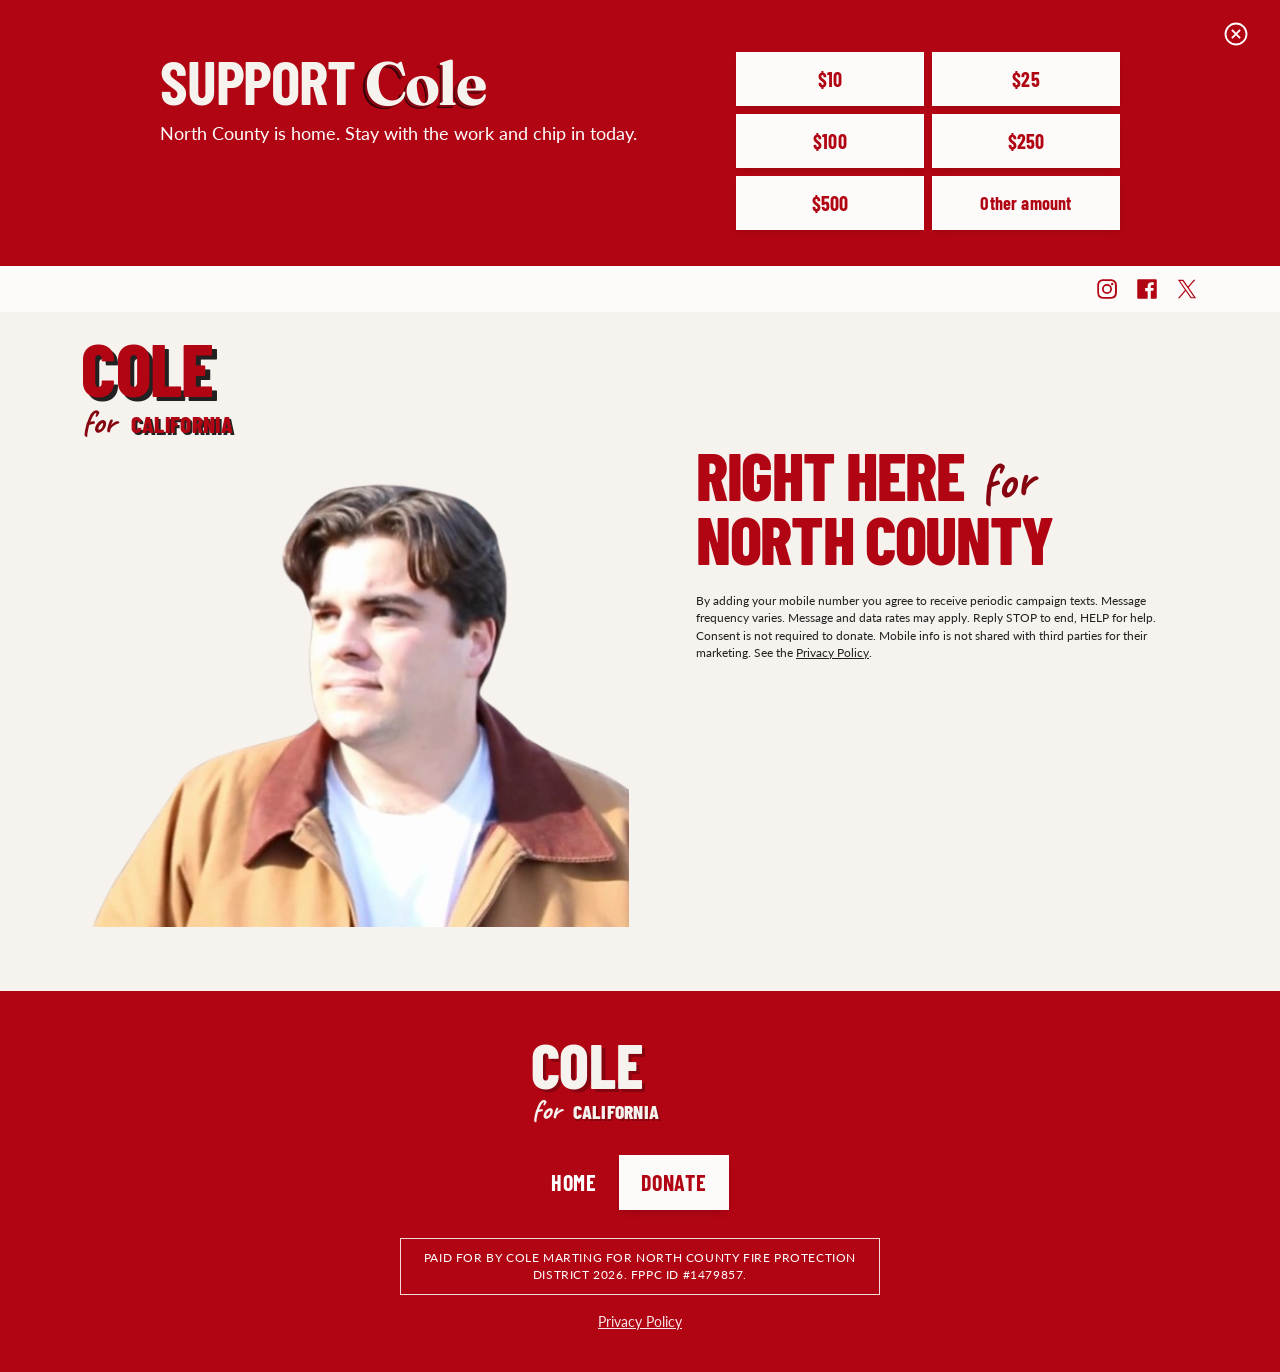
==== commit d2fa9710: "Change the wordmark to Cole for California." ====
--- a/index.html
+++ b/index.html
@@ -49,12 +49,12 @@
       <header class="mainhed">
         <div class="container">
           <a href="index.html">
-            <svg class="wordmark" viewBox="0 0 248 100" role="img" aria-label="Cole Marting for North County">
+            <svg class="wordmark" viewBox="0 0 248 100" role="img" aria-label="Cole for California">
               <g font-family="Barlow Condensed, Arial Narrow, sans-serif" font-weight="800">
                 <text x="5" y="60" fill="#212121" font-size="70" letter-spacing="-0.5">COLE</text>
                 <text x="1" y="56" fill="#b10513" font-size="70" letter-spacing="-0.5">COLE</text>
-                <text x="50" y="92" fill="#212121" font-size="20" letter-spacing="0.8">NORTH COUNTY</text>
-                <text x="48" y="90" fill="#b10513" font-size="20" letter-spacing="0.8">NORTH COUNTY</text>
+                <text x="50" y="92" fill="#212121" font-size="22" letter-spacing="0.3">CALIFORNIA</text>
+                <text x="48" y="90" fill="#b10513" font-size="22" letter-spacing="0.3">CALIFORNIA</text>
               </g>
               <text x="2" y="90" fill="#860410" font-family="Caveat, cursive" font-size="32" font-weight="700">for</text>
             </svg>
@@ -81,12 +81,12 @@
         <div class="container">
           <div class="ftr__logo">
             <a href="index.html">
-              <svg class="wordmark" viewBox="0 0 248 100" role="img" aria-label="Cole Marting for North County">
+              <svg class="wordmark" viewBox="0 0 248 100" role="img" aria-label="Cole for California">
                 <g font-family="Barlow Condensed, Arial Narrow, sans-serif" font-weight="800">
                   <text x="5" y="60" fill="#860410" font-size="70" letter-spacing="-0.5">COLE</text>
                   <text x="1" y="56" fill="#f6f3ee" font-size="70" letter-spacing="-0.5">COLE</text>
-                  <text x="50" y="92" fill="#860410" font-size="20" letter-spacing="0.8">NORTH COUNTY</text>
-                  <text x="48" y="90" fill="#f6f3ee" font-size="20" letter-spacing="0.8">NORTH COUNTY</text>
+                  <text x="50" y="92" fill="#860410" font-size="22" letter-spacing="0.3">CALIFORNIA</text>
+                  <text x="48" y="90" fill="#f6f3ee" font-size="22" letter-spacing="0.3">CALIFORNIA</text>
                 </g>
                 <text x="2" y="90" fill="#f6f3ee" font-family="Caveat, cursive" font-size="32" font-weight="700">for</text>
               </svg>
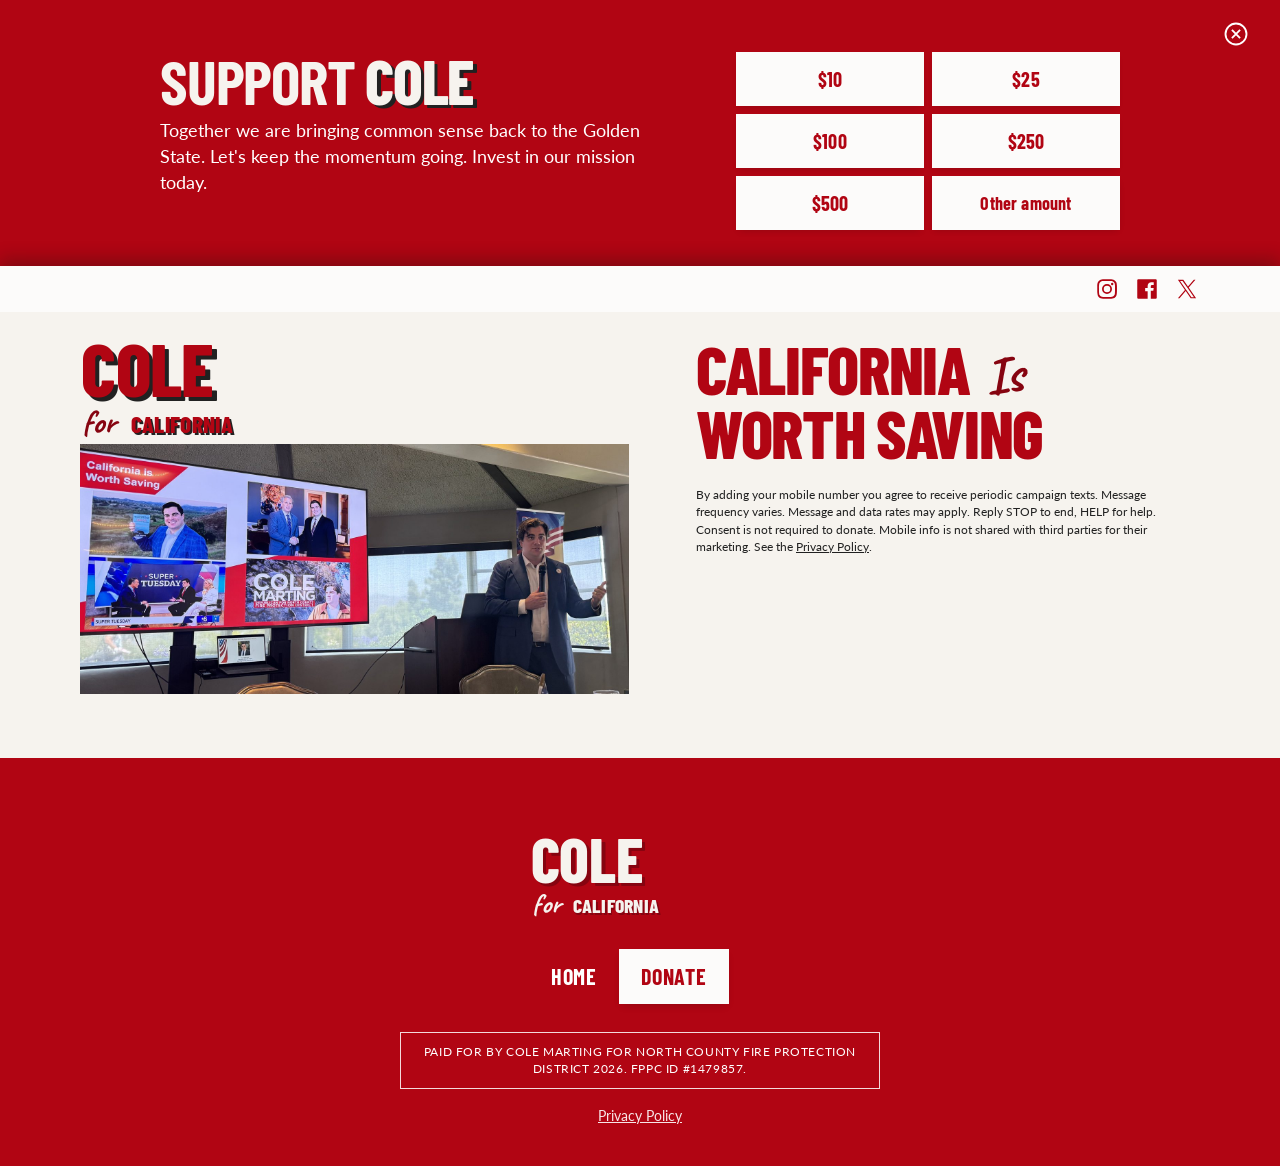
==== commit cfe16be3: "Update the post-cycle page: speaking photo, headline, donate bar, and privacy policy." ====
--- a/index.html
+++ b/index.html
@@ -17,7 +17,7 @@
       <div class="takeover__inner">
         <div class="takeover__body">
           <h2 class="takeover__hed">Support <b>Cole</b></h2>
-          <p class="takeover__dek">North County is home. Stay with the work and chip in today.</p>
+          <p class="takeover__dek">Together we are bringing common sense back to the Golden State. Let's keep the momentum going. Invest in our mission today.</p>
         </div>
         <div class="takeover__cta">
           <nav class="takeover__don" aria-label="Donation amounts">
@@ -65,14 +65,14 @@
       <header class="hero">
         <div class="hero__inner container">
           <div class="hero__content">
-            <h1 class="hero__hed">Right Here <i>for</i><br>North County</h1>
+            <h1 class="hero__hed">California <i>Is</i><br>Worth Saving</h1>
             <div class="signup">
               <div id="form-slot"></div>
               <p class="signup__disclaimer">By adding your mobile number you agree to receive periodic campaign texts. Message frequency varies. Message and data rates may apply. Reply STOP to end, HELP for help. Consent is not required to donate. Mobile info is not shared with third parties for their marketing. See the <a href="privacy.html">Privacy Policy</a>.</p>
             </div>
           </div>
           <div class="hero__ft">
-            <img class="hero__img" src="cole-headshot.png" alt="Cole Marting" width="573" height="504">
+            <img class="hero__img" src="cole-speaking.jpg" alt="Cole Marting speaking" width="1600" height="730">
           </div>
         </div>
       </header>
--- a/styles.css
+++ b/styles.css
@@ -29,12 +29,13 @@
 .shell { min-height: 100vh; }
 .content {
   position: relative;
-  z-index: 1;
+  z-index: 30;
   display: flex;
   flex-direction: column;
   min-height: 100vh;
   background: var(--brand);
-  transition: margin-top 300ms ease-in-out;
+  box-shadow: 0 -0.45em 0.9em rgba(19, 17, 12, 0.28);
+  transition: margin-top 1100ms ease-in-out;
 }
 .container {
   width: min(1248px, calc(100% - 32px));
@@ -45,13 +46,15 @@
 }
 
 .takeover {
-  position: absolute;
+  position: fixed;
   top: 0;
   left: 0;
   right: 0;
   color: #fff;
+  z-index: 20;
+  max-height: 0;
   overflow: hidden;
-  z-index: 20;
+  transition: max-height 1100ms ease-in-out;
 }
 .takeover[hidden] { display: none; }
 .takeover__inner { padding: 48px 0 28px; }
@@ -67,15 +70,11 @@
   text-align: center;
 }
 .takeover__hed b {
-  font-family: var(--serif);
-  font-weight: 700;
-  font-size: 0.98em;
-  text-transform: none;
-  letter-spacing: -0.03em;
-  text-shadow:
-    -0.02em 0.014em 0 var(--brand-deep),
-    -0.04em 0.028em 0 var(--brand-deep),
-    -0.06em 0.042em 0 #3a0508;
+  font-family: var(--display);
+  font-weight: 800;
+  letter-spacing: -0.02em;
+  color: var(--paper);
+  text-shadow: 0.055em 0.055em 0 #212121;
 }
 .takeover__dek {
   margin: 0.45em 0 0;
@@ -188,7 +187,7 @@
 .hero__ft { order: -1; margin-bottom: 12px; }
 .hero__img {
   width: 100%;
-  max-width: 560px;
+  max-width: none;
   height: auto;
   margin: 0 auto;
 }
@@ -236,8 +235,8 @@
     justify-content: center;
   }
   .hero__ft { order: -1; flex: 1; margin: 0; min-width: 0; }
-  .hero__img { width: 100%; max-width: 100%; max-height: none; height: auto; margin: 0; }
-  .hero__content { width: 45%; max-width: 512px; flex-shrink: 0; margin-left: 6%; }
+  .hero__img { width: 100%; max-width: 100%; height: auto; margin: 0; }
+  .hero__content { width: 45%; max-width: 512px; flex-shrink: 0; margin-left: 6%; margin-top: -106px; }
   .hero__hed { font-size: 67px; }
   .wordmark { width: 262px; }
   .mainhed { top: 72px; }
@@ -275,8 +274,6 @@
 .signup .field-row { display: flex; gap: 7px; }
 .signup .field-row > * { min-width: 0; }
 .signup .field-row--half > * { flex: 1; }
-.signup .field-row:not(.field-row--half) > :first-child { width: 64%; flex: none; }
-.signup .field-row:not(.field-row--half) > :last-child { flex: 1; }
 .signup input[type="submit"] {
   width: 100% !important;
   margin-top: 2px !important;
@@ -377,11 +374,24 @@
   font-size: clamp(40px, 8vw, 64px);
   line-height: 0.92;
   color: var(--brand);
-  margin: 0 0 16px;
-}
+  margin: 0 0 8px;
+}
+.page h2 {
+  max-width: 40em;
+  margin: 1.35em 0 0.3em;
+  font-family: var(--display);
+  font-weight: 700;
+  font-size: 26px;
+  line-height: 1.1;
+  letter-spacing: 0.01em;
+  text-transform: uppercase;
+  color: var(--ink);
+}
+.page__updated { margin: 0 0 1.1em; font-size: 15px; }
 .page p { max-width: 40em; font-size: 17px; }
 .page a { color: var(--brand); }
 
 @media (prefers-reduced-motion: reduce) {
   .content { transition: none; }
-}
+  .takeover { transition: none; }
+}
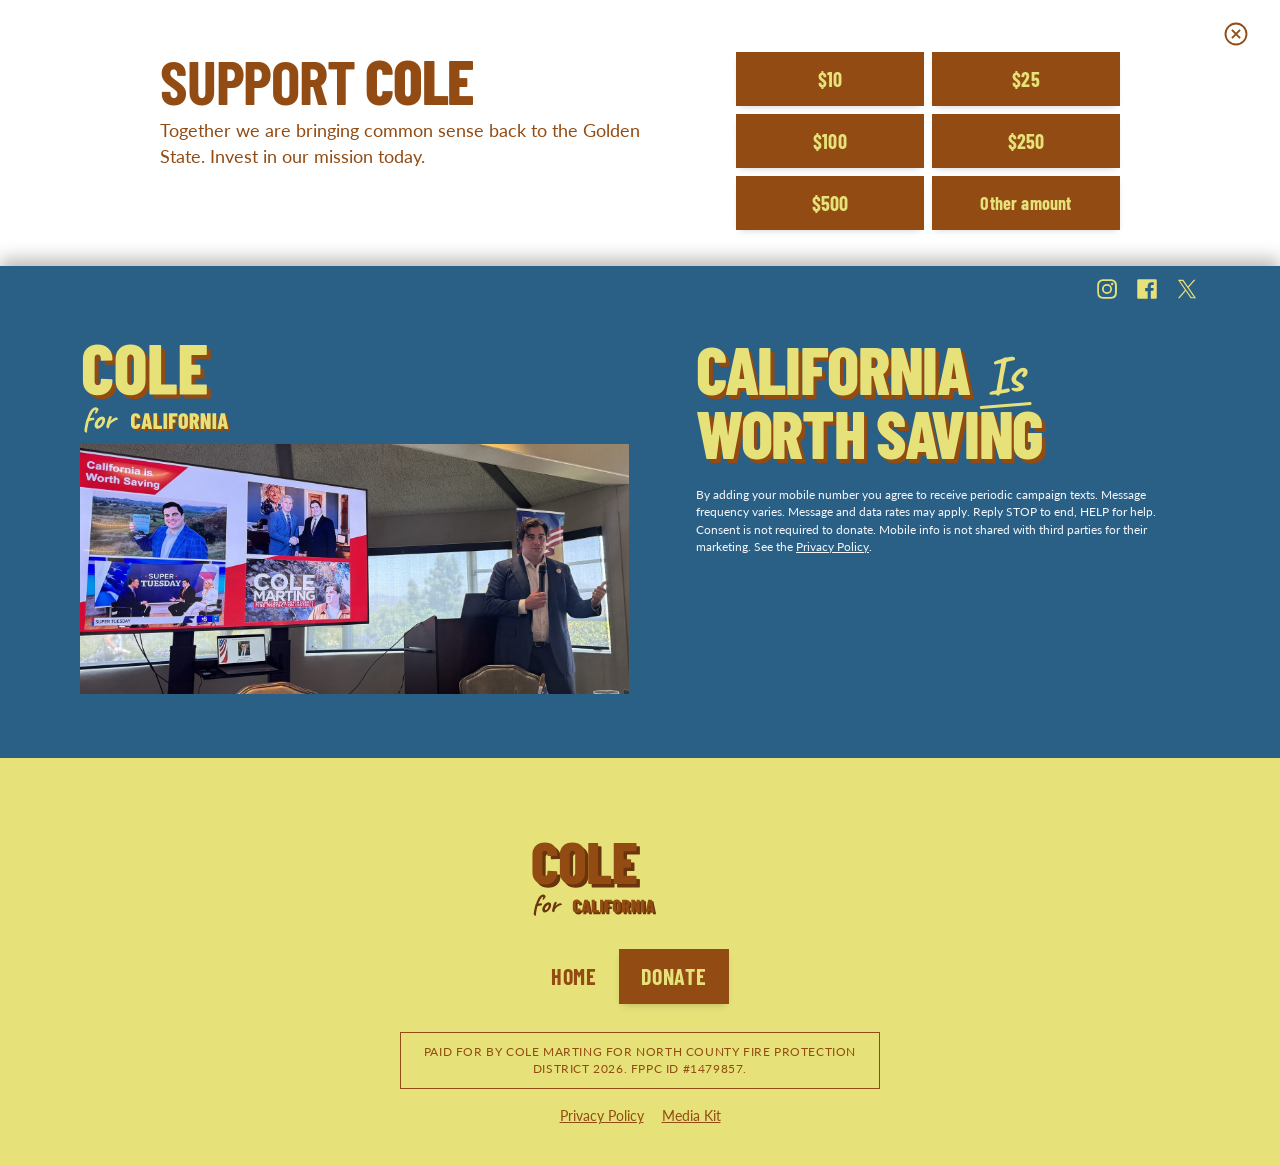
==== commit 550438ad: "Publish the post-cycle site. Static pages for GitHub Pages: denim, yellow, and brown, media kit with" ====
--- a/index.html
+++ b/index.html
@@ -5,103 +5,74 @@
   <meta name="viewport" content="width=device-width, initial-scale=1">
   <title>Cole Marting for North County</title>
   <meta name="description" content="Stay in touch with Cole Marting and support the work in North County.">
-  <meta name="theme-color" content="#b10513">
+  <meta name="theme-color" content="#2a5f86">
   <link rel="preconnect" href="https://fonts.googleapis.com">
   <link rel="preconnect" href="https://fonts.gstatic.com" crossorigin>
-  <link href="https://fonts.googleapis.com/css2?family=Barlow+Condensed:wght@600;700;800&family=Caveat:wght@600;700&family=Fraunces:opsz,wght@9..144,700&family=Lato:wght@400;700&display=swap" rel="stylesheet">
+  <link rel="stylesheet" href="https://fonts.googleapis.com/css2?family=Barlow+Condensed:wght@600;700;800&family=Caveat:wght@600;700&family=Lato:wght@400;700&display=swap">
   <link rel="stylesheet" href="styles.css">
 </head>
 <body>
-  <div class="shell">
-    <aside class="takeover" id="takeover">
-      <div class="takeover__inner">
-        <div class="takeover__body">
-          <h2 class="takeover__hed">Support <b>Cole</b></h2>
-          <p class="takeover__dek">Together we are bringing common sense back to the Golden State. Let's keep the momentum going. Invest in our mission today.</p>
-        </div>
-        <div class="takeover__cta">
-          <nav class="takeover__don" aria-label="Donation amounts">
-            <a class="takeover__btn" href="https://secure.winred.com/cole-marting-for-north-county-fire-protection-district-2026/donate-today?amount=10" target="_blank" rel="noreferrer noopener">$10</a>
-            <a class="takeover__btn" href="https://secure.winred.com/cole-marting-for-north-county-fire-protection-district-2026/donate-today?amount=25" target="_blank" rel="noreferrer noopener">$25</a>
-            <a class="takeover__btn" href="https://secure.winred.com/cole-marting-for-north-county-fire-protection-district-2026/donate-today?amount=100" target="_blank" rel="noreferrer noopener">$100</a>
-            <a class="takeover__btn" href="https://secure.winred.com/cole-marting-for-north-county-fire-protection-district-2026/donate-today?amount=250" target="_blank" rel="noreferrer noopener">$250</a>
-            <a class="takeover__btn" href="https://secure.winred.com/cole-marting-for-north-county-fire-protection-district-2026/donate-today?amount=500" target="_blank" rel="noreferrer noopener">$500</a>
-            <a class="takeover__btn takeover__btn--other" href="https://secure.winred.com/cole-marting-for-north-county-fire-protection-district-2026/donate-today" target="_blank" rel="noreferrer noopener">Other amount</a>
-          </nav>
-        </div>
-      </div>
-      <button class="takeover__close" type="button" id="takeover-close">
-        <span class="sr-only">Close</span>
-        <svg viewBox="0 0 24 24" aria-hidden="true"><circle cx="12" cy="12" r="9" fill="none" stroke="currentColor" stroke-width="1.6"/><path d="M8.5 8.5l7 7M15.5 8.5l-7 7" fill="none" stroke="currentColor" stroke-width="1.6"/></svg>
-      </button>
-    </aside>
-
-    <div class="content" id="content">
-      <nav class="topbar" aria-label="Social">
-        <div class="topbar__inner container">
-          <ul class="smnav">
-            <li><a href="https://www.instagram.com/voteformarting/" target="_blank" rel="noreferrer noopener"><span class="sr-only">Instagram</span><svg viewBox="0 0 24 24" aria-hidden="true"><path d="M12 4.6c2.4 0 2.7 0 3.6.1.9 0 1.4.2 1.7.3.4.2.7.4 1 .7.3.3.5.6.7 1 .1.3.3.8.3 1.7.1.9.1 1.2.1 3.6s0 2.7-.1 3.6c0 .9-.2 1.4-.3 1.7-.2.4-.4.7-.7 1-.3.3-.6.5-1 .7-.3.1-.8.3-1.7.3-.9.1-1.2.1-3.6.1s-2.7 0-3.6-.1c-.9 0-1.4-.2-1.7-.3-.4-.2-.7-.4-1-.7-.3-.3-.5-.6-.7-1-.1-.3-.3-.8-.3-1.7C4.6 14.7 4.6 14.4 4.6 12s0-2.7.1-3.6c0-.9.2-1.4.3-1.7.2-.4.4-.7.7-1 .3-.3.6-.5 1-.7.3-.1.8-.3 1.7-.3.9-.1 1.2-.1 3.6-.1M12 3c-2.4 0-2.8 0-3.7.1-1 .1-1.6.2-2.2.4-.6.2-1.1.6-1.6 1.1-.5.5-.9 1-1.1 1.6-.2.6-.4 1.2-.4 2.2C3 9.2 3 9.6 3 12s0 2.8.1 3.7c.1 1 .2 1.6.4 2.2.2.6.6 1.1 1.1 1.6.5.5 1 .9 1.6 1.1.6.2 1.2.4 2.2.4 1 .1 1.3.1 3.7.1s2.8 0 3.7-.1c1-.1 1.6-.2 2.2-.4.6-.2 1.1-.6 1.6-1.1.5-.5.9-1 1.1-1.6.2-.6.4-1.2.4-2.2.1-1 .1-1.3.1-3.7s0-2.8-.1-3.7c-.1-1-.2-1.6-.4-2.2-.2-.6-.6-1.1-1.1-1.6-.5-.5-1-.9-1.6-1.1-.6-.2-1.2-.4-2.2-.4C14.8 3 14.4 3 12 3zm0 4.4A4.6 4.6 0 1 0 16.6 12 4.6 4.6 0 0 0 12 7.4zm0 7.6A3 3 0 1 1 15 12a3 3 0 0 1-3 3zm4.8-8.7a1.1 1.1 0 1 0 1.1 1.1 1.1 1.1 0 0 0-1.1-1.1z"/></svg></a></li>
-            <li><a href="https://www.facebook.com/people/Cole-Marting-for-North-County-Fire-Protection-District/61575979709288/" target="_blank" rel="noreferrer noopener"><span class="sr-only">Facebook</span><svg viewBox="0 0 24 24" aria-hidden="true"><path d="M20 3H4a1 1 0 0 0-1 1v16a1 1 0 0 0 1 1h8.6v-7h-2.3V11h2.3V9.3c0-2.3 1.4-3.6 3.5-3.6.9 0 1.8.1 2.1.1v2.4h-1.4c-1.1 0-1.3.5-1.3 1.3V11h2.7l-.4 2.7h-2.3V21H20a1 1 0 0 0 1-1V4a1 1 0 0 0-1-1z"/></svg></a></li>
-            <li><a href="https://x.com/cole_marting" target="_blank" rel="noreferrer noopener"><span class="sr-only">X</span><svg viewBox="0 0 24 24" aria-hidden="true"><path d="m13.6 10.7 6.2-7.3h-1.5l-5.4 6.3-4.3-6.2h-5l6.5 9.5-6.5 7.6h1.5l5.7-6.7 4.6 6.7h5l-6.8-9.9zm-2 2.4-.7-.9-5.3-7.6h2.3l4.3 6.1.7.9 5.5 7.9h-2.3l-4.5-6.4z"/></svg></a></li>
-          </ul>
-        </div>
+<div class="shell">
+<aside class="takeover" id="takeover" style="max-height:0">
+  <div class="takeover__inner">
+    <div class="takeover__body">
+      <h2 class="takeover__hed">Support <b>Cole</b></h2>
+      <p class="takeover__dek">Together we are bringing common sense back to the Golden State. Invest in our mission today.</p>
+    </div>
+    <div class="takeover__cta">
+      <nav class="takeover__don" aria-label="Donation amounts">
+        <a class="takeover__btn" href="https://secure.winred.com/cole-marting-for-north-county-fire-protection-district-2026/donate-today?amount=10" target="_blank" rel="noreferrer noopener">$10</a>
+<a class="takeover__btn" href="https://secure.winred.com/cole-marting-for-north-county-fire-protection-district-2026/donate-today?amount=25" target="_blank" rel="noreferrer noopener">$25</a>
+<a class="takeover__btn" href="https://secure.winred.com/cole-marting-for-north-county-fire-protection-district-2026/donate-today?amount=100" target="_blank" rel="noreferrer noopener">$100</a>
+<a class="takeover__btn" href="https://secure.winred.com/cole-marting-for-north-county-fire-protection-district-2026/donate-today?amount=250" target="_blank" rel="noreferrer noopener">$250</a>
+<a class="takeover__btn" href="https://secure.winred.com/cole-marting-for-north-county-fire-protection-district-2026/donate-today?amount=500" target="_blank" rel="noreferrer noopener">$500</a>
+<a class="takeover__btn takeover__btn--other" href="https://secure.winred.com/cole-marting-for-north-county-fire-protection-district-2026/donate-today" target="_blank" rel="noreferrer noopener">Other amount</a>
       </nav>
-      <header class="mainhed">
-        <div class="container">
-          <a href="index.html">
-            <svg class="wordmark" viewBox="0 0 248 100" role="img" aria-label="Cole for California">
-              <g font-family="Barlow Condensed, Arial Narrow, sans-serif" font-weight="800">
-                <text x="5" y="60" fill="#212121" font-size="70" letter-spacing="-0.5">COLE</text>
-                <text x="1" y="56" fill="#b10513" font-size="70" letter-spacing="-0.5">COLE</text>
-                <text x="50" y="92" fill="#212121" font-size="22" letter-spacing="0.3">CALIFORNIA</text>
-                <text x="48" y="90" fill="#b10513" font-size="22" letter-spacing="0.3">CALIFORNIA</text>
-              </g>
-              <text x="2" y="90" fill="#860410" font-family="Caveat, cursive" font-size="32" font-weight="700">for</text>
-            </svg>
-          </a>
-        </div>
-      </header>
-
-      <header class="hero">
-        <div class="hero__inner container">
-          <div class="hero__content">
-            <h1 class="hero__hed">California <i>Is</i><br>Worth Saving</h1>
-            <div class="signup">
-              <div id="form-slot"></div>
-              <p class="signup__disclaimer">By adding your mobile number you agree to receive periodic campaign texts. Message frequency varies. Message and data rates may apply. Reply STOP to end, HELP for help. Consent is not required to donate. Mobile info is not shared with third parties for their marketing. See the <a href="privacy.html">Privacy Policy</a>.</p>
-            </div>
-          </div>
-          <div class="hero__ft">
-            <img class="hero__img" src="cole-speaking.jpg" alt="Cole Marting speaking" width="1600" height="730">
-          </div>
-        </div>
-      </header>
-
-      <footer class="ftr">
-        <div class="container">
-          <div class="ftr__logo">
-            <a href="index.html">
-              <svg class="wordmark" viewBox="0 0 248 100" role="img" aria-label="Cole for California">
-                <g font-family="Barlow Condensed, Arial Narrow, sans-serif" font-weight="800">
-                  <text x="5" y="60" fill="#860410" font-size="70" letter-spacing="-0.5">COLE</text>
-                  <text x="1" y="56" fill="#f6f3ee" font-size="70" letter-spacing="-0.5">COLE</text>
-                  <text x="50" y="92" fill="#860410" font-size="22" letter-spacing="0.3">CALIFORNIA</text>
-                  <text x="48" y="90" fill="#f6f3ee" font-size="22" letter-spacing="0.3">CALIFORNIA</text>
-                </g>
-                <text x="2" y="90" fill="#f6f3ee" font-family="Caveat, cursive" font-size="32" font-weight="700">for</text>
-              </svg>
-            </a>
-          </div>
-          <nav class="ftnav" aria-label="Footer">
-            <a href="index.html">Home</a>
-            <a class="btn" href="https://secure.winred.com/cole-marting-for-north-county-fire-protection-district-2026/donate-today" target="_blank" rel="noreferrer noopener">Donate</a>
-          </nav>
-          <p class="ftr__disclaimer">Paid for by Cole Marting for North County Fire Protection District 2026. FPPC ID #1479857.</p>
-          <div class="ftr__sub"><a href="privacy.html">Privacy Policy</a></div>
-        </div>
-      </footer>
     </div>
   </div>
-  <script src="site.js"></script>
-</body>
-</html>
+  <button class="takeover__close" id="takeover-close" type="button">
+    <span class="sr-only">Close</span>
+    <svg viewBox="0 0 24 24" width="26" height="26" aria-hidden="true"><circle cx="12" cy="12" r="9" fill="none" stroke="currentColor" stroke-width="1.6"/><path d="M8.5 8.5l7 7M15.5 8.5l-7 7" fill="none" stroke="currentColor" stroke-width="1.6"/></svg>
+  </button>
+</aside>
+<div class="content" id="content">
+<nav class="topbar" aria-label="Social">
+  <div class="topbar__inner container">
+    <ul class="smnav">
+      <li><a href="https://www.instagram.com/voteformarting/" target="_blank" rel="noreferrer noopener"><span class="sr-only">Instagram</span><svg viewBox="0 0 24 24" width="26" height="26" aria-hidden="true"><path d="M12 4.6c2.4 0 2.7 0 3.6.1.9 0 1.4.2 1.7.3.4.2.7.4 1 .7.3.3.5.6.7 1 .1.3.3.8.3 1.7.1.9.1 1.2.1 3.6s0 2.7-.1 3.6c0 .9-.2 1.4-.3 1.7-.2.4-.4.7-.7 1-.3.3-.6.5-1 .7-.3.1-.8.3-1.7.3-.9.1-1.2.1-3.6.1s-2.7 0-3.6-.1c-.9 0-1.4-.2-1.7-.3-.4-.2-.7-.4-1-.7-.3-.3-.5-.6-.7-1-.1-.3-.3-.8-.3-1.7C4.6 14.7 4.6 14.4 4.6 12s0-2.7.1-3.6c0-.9.2-1.4.3-1.7.2-.4.4-.7.7-1 .3-.3.6-.5 1-.7.3-.1.8-.3 1.7-.3.9-.1 1.2-.1 3.6-.1M12 3c-2.4 0-2.8 0-3.7.1-1 .1-1.6.2-2.2.4-.6.2-1.1.6-1.6 1.1-.5.5-.9 1-1.1 1.6-.2.6-.4 1.2-.4 2.2C3 9.2 3 9.6 3 12s0 2.8.1 3.7c.1 1 .2 1.6.4 2.2.2.6.6 1.1 1.1 1.6.5.5 1 .9 1.6 1.1.6.2 1.2.4 2.2.4 1 .1 1.3.1 3.7.1s2.8 0 3.7-.1c1-.1 1.6-.2 2.2-.4.6-.2 1.1-.6 1.6-1.1.5-.5.9-1 1.1-1.6.2-.6.4-1.2.4-2.2.1-1 .1-1.3.1-3.7s0-2.8-.1-3.7c-.1-1-.2-1.6-.4-2.2-.2-.6-.6-1.1-1.1-1.6-.5-.5-1-.9-1.6-1.1-.6-.2-1.2-.4-2.2-.4C14.8 3 14.4 3 12 3zm0 4.4A4.6 4.6 0 1 0 16.6 12 4.6 4.6 0 0 0 12 7.4zm0 7.6A3 3 0 1 1 15 12a3 3 0 0 1-3 3zm4.8-8.7a1.1 1.1 0 1 0 1.1 1.1 1.1 1.1 0 0 0-1.1-1.1z"/></svg></a></li>
+      <li><a href="https://www.facebook.com/people/Cole-Marting-for-North-County-Fire-Protection-District/61575979709288/" target="_blank" rel="noreferrer noopener"><span class="sr-only">Facebook</span><svg viewBox="0 0 24 24" width="26" height="26" aria-hidden="true"><path d="M20 3H4a1 1 0 0 0-1 1v16a1 1 0 0 0 1 1h8.6v-7h-2.3V11h2.3V9.3c0-2.3 1.4-3.6 3.5-3.6.9 0 1.8.1 2.1.1v2.4h-1.4c-1.1 0-1.3.5-1.3 1.3V11h2.7l-.4 2.7h-2.3V21H20a1 1 0 0 0 1-1V4a1 1 0 0 0-1-1z"/></svg></a></li>
+      <li><a href="https://x.com/cole_marting" target="_blank" rel="noreferrer noopener"><span class="sr-only">X</span><svg viewBox="0 0 24 24" width="26" height="26" aria-hidden="true"><path d="m13.6 10.7 6.2-7.3h-1.5l-5.4 6.3-4.3-6.2h-5l6.5 9.5-6.5 7.6h1.5l5.7-6.7 4.6 6.7h5l-6.8-9.9zm-2 2.4-.7-.9-5.3-7.6h2.3l4.3 6.1.7.9 5.5 7.9h-2.3l-4.5-6.4z"/></svg></a></li>
+    </ul>
+  </div>
+</nav>
+<header class="mainhed"><div class="container"><a href="index.html"><img class="wordmark" src="logos/cole-on-denim.svg" alt="Cole for California"></a></div></header>
+<header class="hero">
+  <div class="hero__inner container">
+    <div class="hero__content">
+      <h1 class="hero__hed">California <i class="is-mark" id="is-mark">Is<svg class="is-mark__lines" viewBox="0 0 100 22" aria-hidden="true"><path pathLength="100" d="M1 9 L 99 13"/></svg></i><br>Worth Saving</h1>
+      <div class="signup">
+        <div id="form-slot"></div>
+        <p class="signup__disclaimer">By adding your mobile number you agree to receive periodic campaign texts. Message frequency varies. Message and data rates may apply. Reply STOP to end, HELP for help. Consent is not required to donate. Mobile info is not shared with third parties for their marketing. See the <a href="privacy.html">Privacy Policy</a>.</p>
+      </div>
+    </div>
+    <div class="hero__ft">
+      <img class="hero__img" src="cole-speaking.jpg" alt="Cole Marting speaking" width="1600" height="730">
+    </div>
+  </div>
+</header>
+
+<footer class="ftr">
+  <div class="container">
+    <div class="ftr__logo"><a href="index.html"><img class="wordmark" src="logos/cole-on-yellow.svg" alt="Cole for California"></a></div>
+    <nav class="ftnav" aria-label="Footer">
+      <a href="index.html">Home</a>
+      <a class="btn" href="https://secure.winred.com/cole-marting-for-north-county-fire-protection-district-2026/donate-today" target="_blank" rel="noreferrer noopener">Donate</a>
+    </nav>
+    <p class="ftr__disclaimer">Paid for by Cole Marting for North County Fire Protection District 2026. FPPC ID #1479857.</p>
+    <div class="ftr__sub">
+      <a href="privacy.html">Privacy Policy</a>
+      <a href="media.html">Media Kit</a>
+    </div>
+  </div>
+</footer>
+</div></div><script src="site.js"></script></body></html>
--- a/styles.css
+++ b/styles.css
@@ -1,9 +1,10 @@
 :root {
-  --brand: #b10513;
-  --brand-deep: #860410;
+  --brand: #924b12;
+  --brand-deep: #6a340c;
   --ink: #212121;
-  --paper: #f6f3ee;
-  --cream: #fcfbfa;
+  --paper: #2a5f86;
+  --cream: #f7f8fb;
+  --yellow: #e6e279;
   --display: "Barlow Condensed", "Arial Narrow", sans-serif;
   --serif: Fraunces, "Times New Roman", serif;
   --script: Caveat, cursive;
@@ -14,7 +15,7 @@
 html, body { margin: 0; }
 body {
   min-height: 100vh;
-  background: var(--brand);
+  background: var(--yellow);
   color: var(--ink);
   font-family: var(--body);
   font-size: 18px;
@@ -33,7 +34,7 @@
   display: flex;
   flex-direction: column;
   min-height: 100vh;
-  background: var(--brand);
+  background: var(--yellow);
   box-shadow: 0 -0.45em 0.9em rgba(19, 17, 12, 0.28);
   transition: margin-top 1100ms ease-in-out;
 }
@@ -50,7 +51,8 @@
   top: 0;
   left: 0;
   right: 0;
-  color: #fff;
+  background: #fff;
+  color: var(--brand);
   z-index: 20;
   max-height: 0;
   overflow: hidden;
@@ -66,21 +68,21 @@
   line-height: 0.92;
   letter-spacing: -0.02em;
   text-transform: uppercase;
-  color: var(--paper);
+  color: var(--brand);
   text-align: center;
 }
 .takeover__hed b {
   font-family: var(--display);
   font-weight: 800;
   letter-spacing: -0.02em;
-  color: var(--paper);
-  text-shadow: 0.055em 0.055em 0 #212121;
+  color: var(--brand);
+  text-shadow: none;
 }
 .takeover__dek {
   margin: 0.45em 0 0;
   font-size: 16px;
   line-height: 1.45;
-  color: #fff;
+  color: var(--brand);
   text-align: center;
 }
 .takeover__cta { margin-top: 1.1em; }
@@ -95,8 +97,8 @@
   justify-content: center;
   min-height: 52px;
   padding: 12px 10px;
-  background: var(--cream);
-  color: var(--brand);
+  background: var(--brand);
+  color: var(--yellow);
   text-decoration: none;
   border: 0;
   font-family: var(--display);
@@ -106,7 +108,7 @@
   text-transform: uppercase;
   box-shadow: 0 0.1875em 0.375em -0.1875em rgba(19, 17, 12, 0.25);
 }
-.takeover__btn:hover { background: #fff; color: var(--brand-deep); }
+.takeover__btn:hover { background: var(--brand-deep); color: var(--yellow); }
 .takeover__btn--other { text-transform: none; font-size: 18px; }
 .takeover__close {
   position: absolute;
@@ -117,7 +119,7 @@
   padding: 0;
   border: 0;
   background: transparent;
-  color: #fff;
+  color: var(--brand);
 }
 .takeover__close svg { width: 28px; height: 28px; display: block; }
 .sr-only {
@@ -148,8 +150,8 @@
 }
 
 .topbar {
-  background: var(--cream);
-  color: var(--brand);
+  background: var(--paper);
+  color: var(--yellow);
   min-height: 46px;
   position: relative;
   z-index: 5;
@@ -161,9 +163,9 @@
   min-height: 46px;
 }
 .smnav { display: flex; align-items: center; gap: 14px; list-style: none; margin: 0; padding: 8px 0; }
-.smnav a { display: block; color: var(--brand); }
+.smnav a { display: block; color: var(--yellow); }
 .smnav svg { width: 26px; height: 26px; display: block; fill: currentColor; }
-.smnav a:hover { color: var(--brand-deep); }
+.smnav a:hover { color: #fff; }
 
 .mainhed {
   position: absolute;
@@ -178,7 +180,7 @@
 
 .hero {
   background: var(--paper);
-  color: var(--brand);
+  color: #f4f7fb;
   display: flex;
   flex-direction: column;
   padding: 108px 0 36px;
@@ -199,10 +201,12 @@
   line-height: 0.9;
   letter-spacing: -0.02em;
   text-transform: uppercase;
-  color: var(--brand);
+  color: var(--yellow);
+  text-shadow: 0.055em 0.055em 0 #924b12;
   text-align: left;
 }
-.hero__hed i {
+.hero__hed i,
+.is-mark {
   font-family: var(--script);
   font-style: normal;
   font-weight: 700;
@@ -215,16 +219,47 @@
   padding: 0 0.08em;
   position: relative;
   top: -0.06em;
-  color: var(--brand-deep);
-}
-.signup { color: var(--brand); text-align: left; }
+  color: var(--yellow);
+  text-shadow: none;
+}
+.is-mark__lines {
+  position: absolute;
+  left: -8%;
+  bottom: -0.22em;
+  width: 108%;
+  height: auto;
+  overflow: visible;
+  pointer-events: none;
+}
+.is-mark__lines path {
+  fill: none;
+  stroke: var(--yellow);
+  stroke-width: 6;
+  stroke-linecap: round;
+  stroke-linejoin: round;
+  stroke-dasharray: 100;
+  stroke-dashoffset: 100;
+}
+.is-mark.is-in .is-mark__lines path {
+  animation: pen-draw 0.38s cubic-bezier(0.2, 0, 0.15, 1) forwards;
+}
+@keyframes pen-draw {
+  to { stroke-dashoffset: 0; }
+}
+@media (prefers-reduced-motion: reduce) {
+  .is-mark__lines path {
+    stroke-dashoffset: 0;
+    animation: none;
+  }
+}
+.signup { color: var(--ink); text-align: left; }
 .signup__disclaimer {
   margin: 4px 0 10px;
   font-size: 12px;
   line-height: 1.45;
-  color: var(--ink);
-}
-.signup__disclaimer a { color: var(--ink); }
+  color: #f4f7fb;
+}
+.signup__disclaimer a { color: #f4f7fb; }
 .hero__content { width: 100%; }
 
 @media (min-width: 1024px) {
@@ -279,7 +314,7 @@
   margin-top: 2px !important;
   border-radius: 0 !important;
   border: 3px solid var(--brand) !important;
-  background: var(--brand) !important;
+  background: var(--brown, #924b12) !important;
   color: #fff !important;
   font-family: var(--display) !important;
   font-weight: 700 !important;
@@ -317,8 +352,8 @@
 .signup input[type="number"]::-webkit-inner-spin-button { appearance: none; margin: 0; }
 
 .ftr {
-  background: var(--brand);
-  color: #fff;
+  background: var(--yellow);
+  color: var(--brand);
   padding: 48px 0 40px;
   margin-top: auto;
 }
@@ -326,7 +361,7 @@
 .ftr__logo .wordmark { width: 220px; }
 .ftnav { display: flex; justify-content: center; align-items: center; gap: 22px; margin-bottom: 28px; }
 .ftnav a {
-  color: #fff;
+  color: var(--brand);
   text-decoration: none;
   font-family: var(--display);
   font-weight: 700;
@@ -335,19 +370,19 @@
   letter-spacing: 0.03em;
 }
 .ftnav .btn {
-  background: var(--cream);
-  color: var(--brand);
-  border: 3px solid var(--cream);
+  background: var(--brand);
+  color: var(--yellow);
+  border: 3px solid var(--brand);
   padding: 0.35em 0.9em;
   box-shadow: 0 0.1875em 0.375em -0.1875em rgba(19, 17, 12, 0.25);
 }
-.ftnav .btn:hover { background: #fff; border-color: #fff; color: var(--brand-deep); }
+.ftnav .btn:hover { background: var(--brand-deep); border-color: var(--brand-deep); color: var(--yellow); }
 .ftr__disclaimer {
   display: table;
   margin: 0 auto 16px;
   max-width: 480px;
   padding: 0.85em 1.4em;
-  border: 1px solid rgba(255, 255, 255, 0.85);
+  border: 1px solid var(--brand);
   text-align: center;
   text-transform: uppercase;
   letter-spacing: 0.05em;
@@ -360,10 +395,10 @@
   gap: 18px;
   font-size: 14px;
 }
-.ftr__sub a { color: rgba(255, 255, 255, 0.9); }
+.ftr__sub a { color: var(--brand); }
 
 .page {
-  background: var(--paper);
+  background: #f4f6f8;
   color: var(--ink);
   padding: 120px 0 72px;
 }
@@ -391,6 +426,104 @@
 .page p { max-width: 40em; font-size: 17px; }
 .page a { color: var(--brand); }
 
+.kit { background: var(--paper); color: #f4f7fb; }
+.kit__intro { padding: 128px 0 12px; }
+.kit h1 {
+  margin: 0 0 12px;
+  font-family: var(--display);
+  font-weight: 800;
+  font-size: clamp(56px, 10vw, 92px);
+  line-height: 0.88;
+  letter-spacing: -0.02em;
+  text-transform: uppercase;
+  color: var(--yellow);
+  text-shadow: 0.045em 0.045em 0 var(--brand);
+}
+.kit__intro p { max-width: 28em; margin: 0; font-size: 18px; }
+.kit__block { padding: 28px 0; }
+.kit h2 {
+  margin: 0 0 14px;
+  font-family: var(--display);
+  font-weight: 800;
+  font-size: 28px;
+  letter-spacing: 0.06em;
+  text-transform: uppercase;
+  color: var(--yellow);
+}
+.kit__locks, .kit__swatches, .kit__photos {
+  display: grid;
+  gap: 12px;
+}
+.kit__lock, .kit__photos figure { margin: 0; }
+.kit__lock {
+  display: flex;
+  flex-direction: column;
+  justify-content: space-between;
+  min-height: 180px;
+  padding: 22px 18px 14px;
+}
+.kit__dl { display: flex; gap: 12px; }
+.kit__dl a { color: inherit; text-decoration: underline; text-underline-offset: 3px; }
+.kit__lock figcaption, .kit__photos figcaption {
+  display: flex;
+  justify-content: space-between;
+  gap: 12px;
+  margin-top: 16px;
+  font-family: var(--display);
+  font-weight: 700;
+  letter-spacing: 0.06em;
+  text-transform: uppercase;
+  font-size: 14px;
+}
+.kit__lock--blue { background: var(--paper); color: var(--yellow); border: 1px solid rgba(230, 226, 121, 0.35); }
+.kit__lock--yellow { background: var(--yellow); color: var(--brand); }
+.kit__lock--white { background: #fff; color: var(--paper); }
+.kit__swatch {
+  min-height: 140px;
+  padding: 18px;
+  display: flex;
+  flex-direction: column;
+  justify-content: space-between;
+}
+.kit__swatch strong {
+  font-family: var(--display);
+  font-weight: 800;
+  font-size: 32px;
+  letter-spacing: 0.04em;
+  text-transform: uppercase;
+}
+.kit__swatch span { font-family: var(--display); font-weight: 700; letter-spacing: 0.08em; }
+.kit__type { max-width: 18em; }
+.kit__display {
+  margin: 0;
+  font-family: var(--display);
+  font-weight: 800;
+  font-size: clamp(42px, 8vw, 64px);
+  line-height: 0.9;
+  letter-spacing: -0.02em;
+  text-transform: uppercase;
+  color: var(--yellow);
+  text-shadow: 0.045em 0.045em 0 var(--brand);
+}
+.kit__script {
+  margin: 0;
+  font-family: var(--script);
+  font-size: 64px;
+  line-height: 0.8;
+  color: var(--yellow);
+}
+.kit__body { margin: 8px 0 0; max-width: 28em; }
+.kit__photos img { width: 100%; height: auto; display: block; background: #fff; }
+.kit__photos a { color: inherit; }
+.kit__note { background: var(--yellow); color: var(--brand); padding: 36px 0 64px; margin-top: 12px; }
+.kit__note h2 { color: var(--brand); }
+.kit__note p { max-width: 38em; margin: 0 0 12px; font-size: 17px; }
+.kit__note a { color: var(--brand); font-weight: 700; }
+@media (min-width: 800px) {
+  .kit__locks, .kit__swatches { grid-template-columns: repeat(3, 1fr); }
+  .kit__photos { grid-template-columns: 1.4fr 0.8fr; align-items: start; }
+}
+
 @media (prefers-reduced-motion: reduce) {
   .content { transition: none; }
   .takeover { transition: none; }
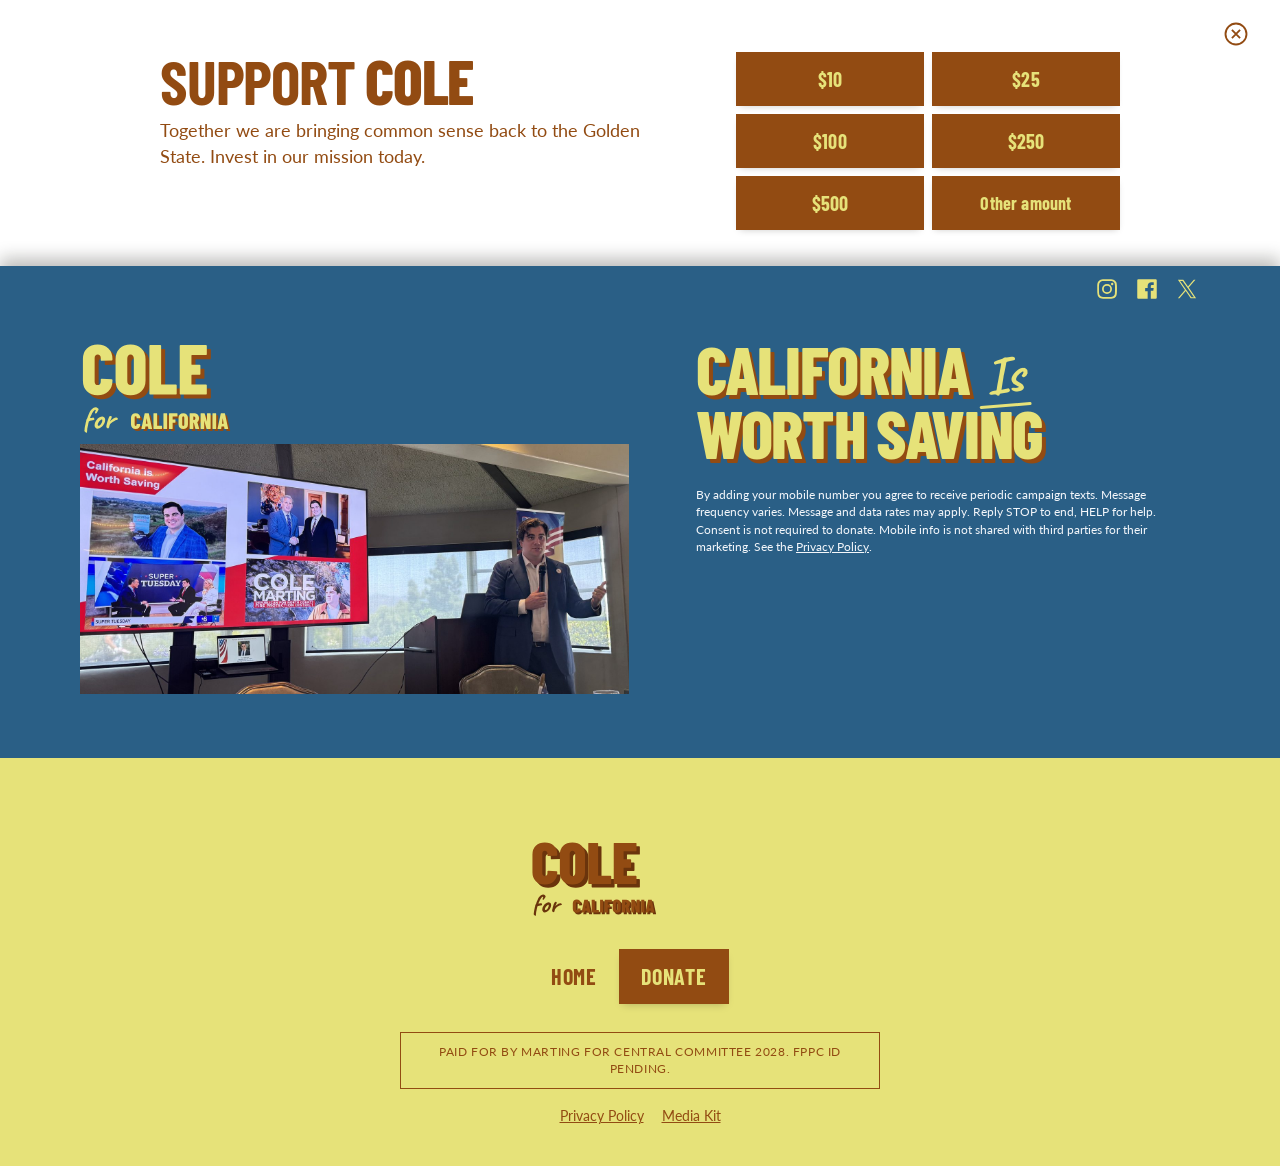
==== commit d704fbf8: "Update the committee name to Marting for Central Committee 2028." ====
--- a/index.html
+++ b/index.html
@@ -68,7 +68,7 @@
       <a href="index.html">Home</a>
       <a class="btn" href="https://secure.winred.com/cole-marting-for-north-county-fire-protection-district-2026/donate-today" target="_blank" rel="noreferrer noopener">Donate</a>
     </nav>
-    <p class="ftr__disclaimer">Paid for by Cole Marting for North County Fire Protection District 2026. FPPC ID #1479857.</p>
+    <p class="ftr__disclaimer">Paid for by Marting for Central Committee 2028. FPPC ID pending.</p>
     <div class="ftr__sub">
       <a href="privacy.html">Privacy Policy</a>
       <a href="media.html">Media Kit</a>
